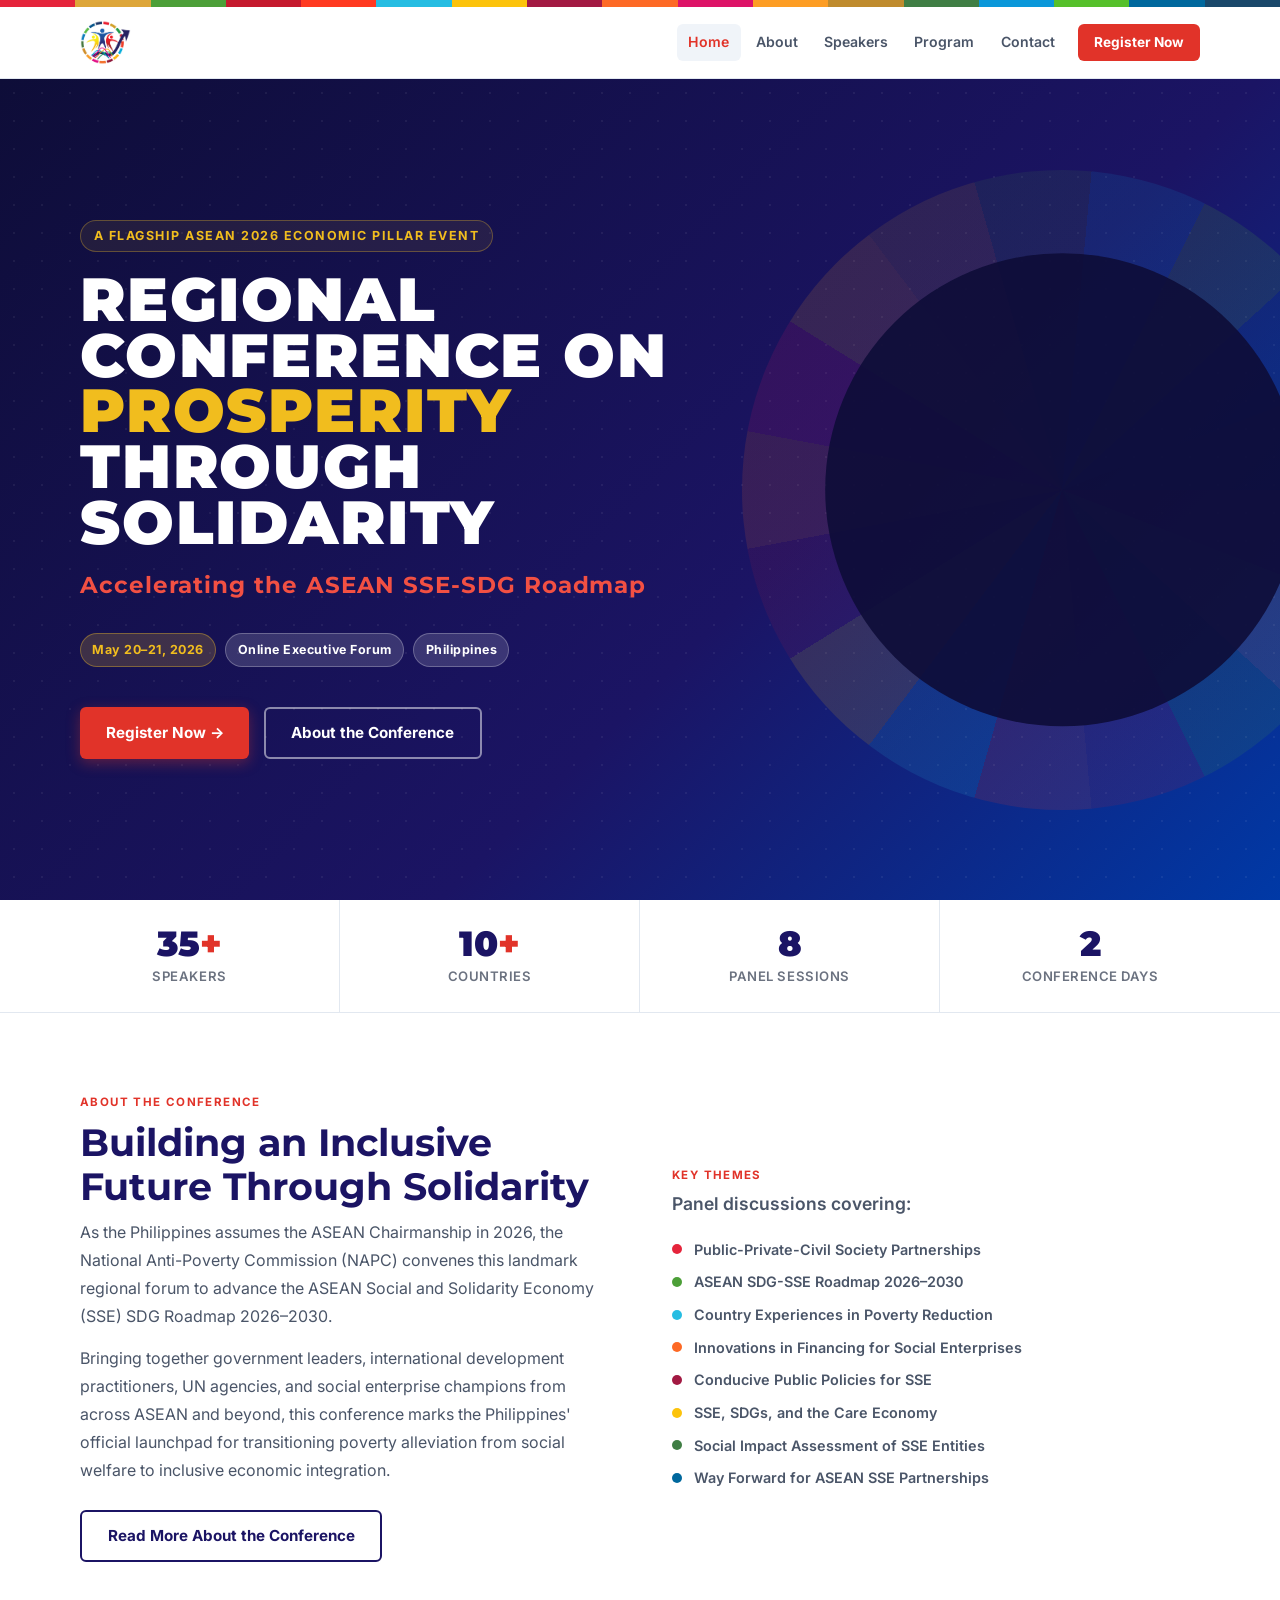
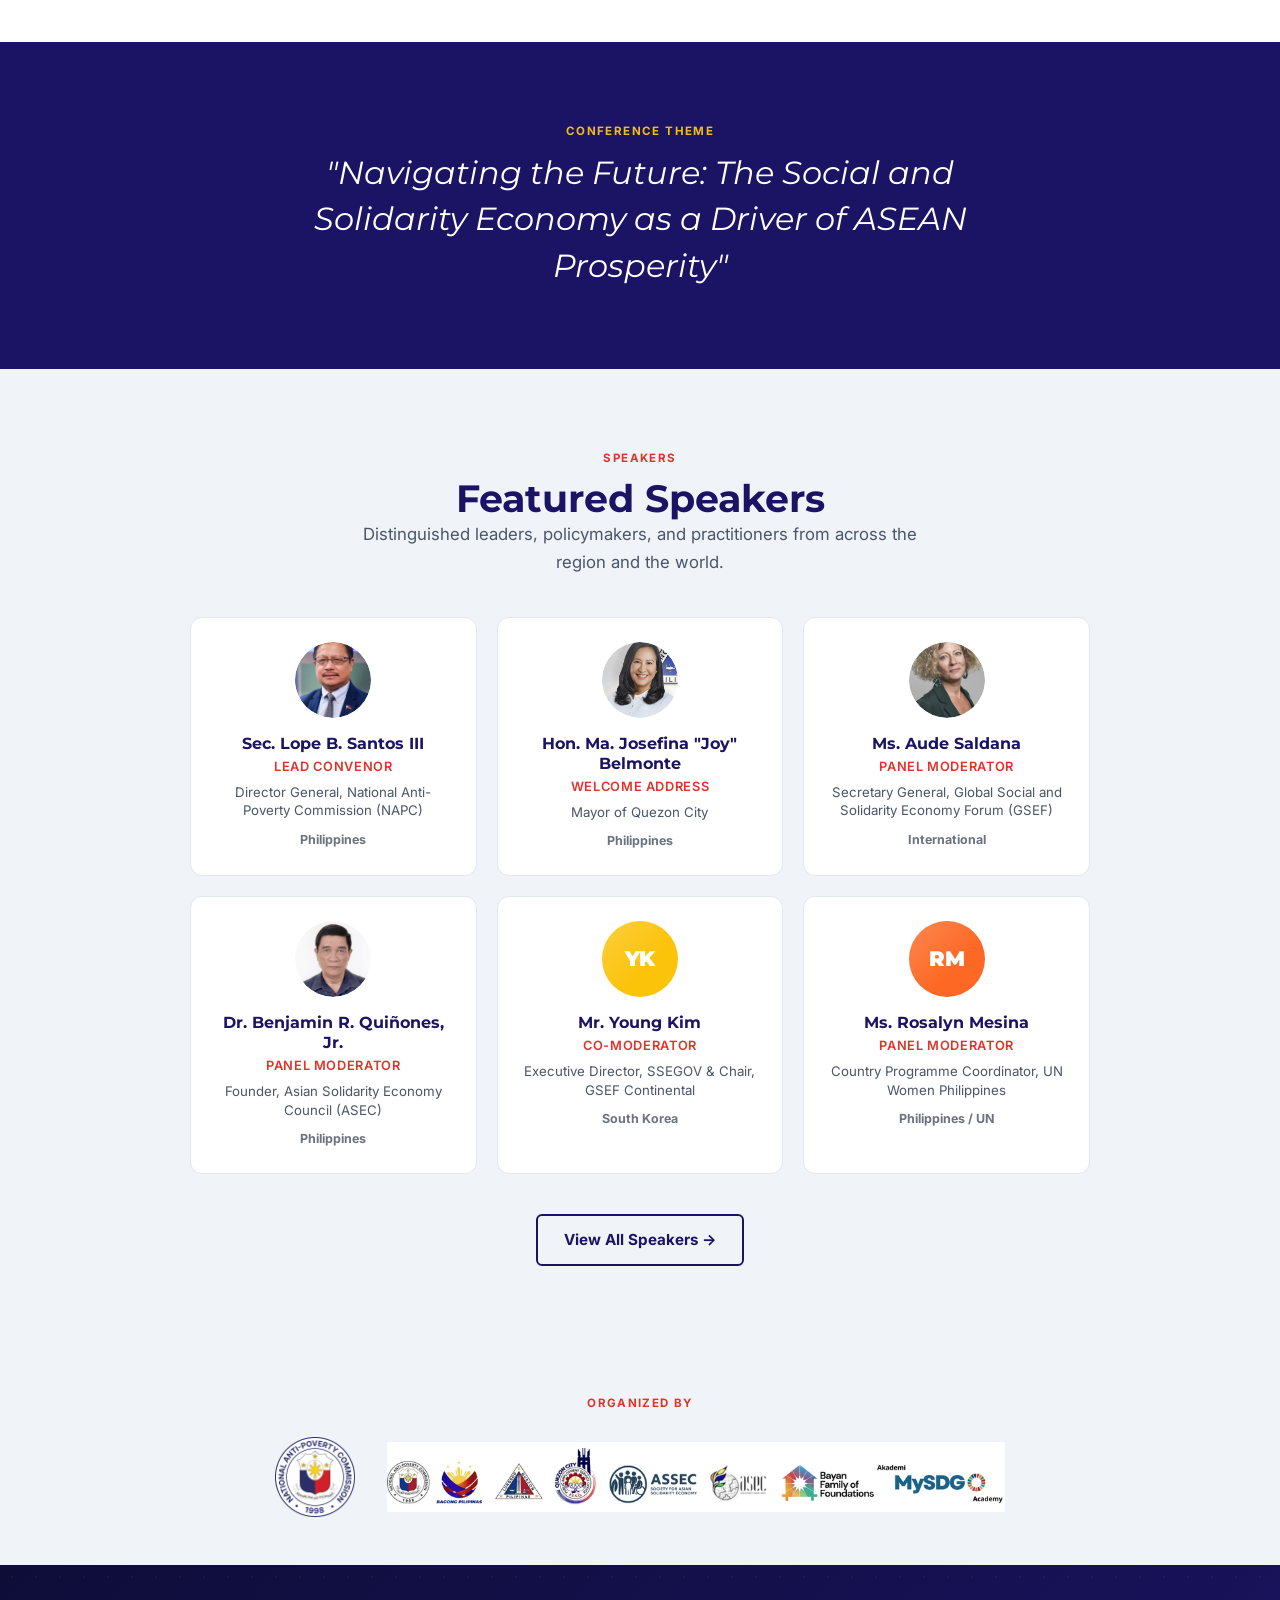
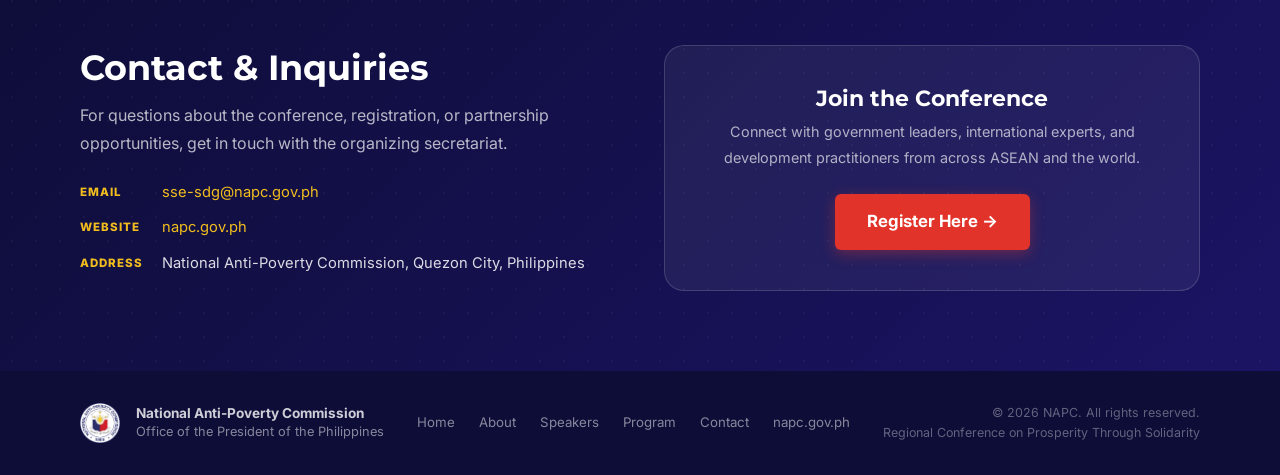
==== index.html @ 744f92ca "Apply brand guide: Montserrat+Inter fonts, updated color palette, new NAPC logo" ====
<!DOCTYPE html>
<html lang="en">
<head>
  <meta charset="UTF-8">
  <meta name="viewport" content="width=device-width, initial-scale=1.0">
  <meta name="description" content="Regional Conference on Prosperity Through Solidarity: Accelerating the ASEAN SSE-SDG Roadmap. Online Executive Forum, May 20–21, 2026. Hosted by NAPC Philippines.">
  <title>Regional Conference on Prosperity Through Solidarity | NAPC 2026</title>
  <link rel="icon" type="image/png" href="assets/ASEAN SSE-SDG Logos (1).png">
  <link rel="preconnect" href="https://fonts.googleapis.com">
  <link rel="preconnect" href="https://fonts.gstatic.com" crossorigin>
  <link href="https://fonts.googleapis.com/css2?family=Inter:wght@400;500;600;700;800&family=Montserrat:wght@400;600;700;800;900&display=swap" rel="stylesheet">
  <link rel="stylesheet" href="css/styles.css">
</head>
<body>

  <!-- SDG Stripe -->
  <div class="sdg-stripe" aria-hidden="true"></div>

  <!-- Navbar -->
  <nav class="navbar" role="navigation" aria-label="Main navigation">
    <div class="navbar__inner">
      <a href="index.html" class="navbar__logo" aria-label="Conference Home">
        <img src="assets/final ASEAN SSE-SDG Logos.png" alt="Regional Conference on Prosperity Through Solidarity">
      </a>
      <div class="navbar__links">
        <a href="index.html">Home</a>
        <a href="about.html">About</a>
        <a href="speakers.html">Speakers</a>
        <a href="program.html">Program</a>
        <a href="#contact">Contact</a>
        <a href="https://script.google.com/a/macros/napc.gov.ph/s/AKfycbzZeXtimzS8iBM3LqW06zcAxijjSIMkzH2sVChoLCI9BYq02bqpEBQk8j2as5JsU5Lc/exec"
           class="btn-register-nav" target="_blank" rel="noopener noreferrer">Register Now</a>
      </div>
      <button class="navbar__burger" aria-label="Toggle navigation menu" aria-expanded="false">
        <span></span><span></span><span></span>
      </button>
    </div>
  </nav>

  <!-- Mobile Menu -->
  <div class="navbar__mobile" role="navigation" aria-label="Mobile navigation">
    <a href="index.html">Home</a>
    <a href="about.html">About</a>
    <a href="speakers.html">Speakers</a>
    <a href="program.html">Program</a>
    <a href="#contact">Contact</a>
    <a href="https://script.google.com/a/macros/napc.gov.ph/s/AKfycbzZeXtimzS8iBM3LqW06zcAxijjSIMkzH2sVChoLCI9BYq02bqpEBQk8j2as5JsU5Lc/exec"
       class="btn-register-mobile" target="_blank" rel="noopener noreferrer">Register Now →</a>
  </div>

  <!-- ── Hero ─────────────────────────────────────────── -->
  <section class="hero" aria-labelledby="hero-title">
    <div class="hero__bg-wheel" aria-hidden="true">
      <div class="hero__bg-wheel-ring"></div>
      <div class="hero__bg-wheel-core"></div>
    </div>
    <div class="hero__inner">
      <div class="hero__content">
        <div class="hero__eyebrow">A Flagship ASEAN 2026 Economic Pillar Event</div>
        <h1 class="hero__title" id="hero-title">
          Regional Conference on<br>
          <span>Prosperity</span> Through<br>Solidarity
        </h1>
        <p class="hero__subtitle">Accelerating the ASEAN SSE-SDG Roadmap</p>
        <div class="hero__meta">
          <span class="badge badge--gold">May 20–21, 2026</span>
          <span class="badge badge--white">Online Executive Forum</span>
          <span class="badge badge--white">Philippines</span>
        </div>
        <div class="hero__actions">
          <a href="https://script.google.com/a/macros/napc.gov.ph/s/AKfycbzZeXtimzS8iBM3LqW06zcAxijjSIMkzH2sVChoLCI9BYq02bqpEBQk8j2as5JsU5Lc/exec"
             class="btn btn--primary" target="_blank" rel="noopener noreferrer">Register Now →</a>
          <a href="about.html" class="btn btn--outline-white">About the Conference</a>
        </div>
      </div>
    </div>
  </section>

  <!-- ── Stats Bar ─────────────────────────────────────── -->
  <div class="stats-bar" role="region" aria-label="Conference at a glance">
    <div class="stats-bar__inner">
      <div class="stat-item reveal">
        <div class="stat-item__number">35<span>+</span></div>
        <div class="stat-item__label">Speakers</div>
      </div>
      <div class="stat-item reveal reveal-delay-1">
        <div class="stat-item__number">10<span>+</span></div>
        <div class="stat-item__label">Countries</div>
      </div>
      <div class="stat-item reveal reveal-delay-2">
        <div class="stat-item__number">8</div>
        <div class="stat-item__label">Panel Sessions</div>
      </div>
      <div class="stat-item reveal reveal-delay-3">
        <div class="stat-item__number">2</div>
        <div class="stat-item__label">Conference Days</div>
      </div>
    </div>
  </div>

  <!-- ── About Teaser ──────────────────────────────────── -->
  <section class="section" aria-labelledby="about-heading">
    <div class="container">
      <div class="about-teaser">
        <div class="reveal">
          <span class="section-label">About the Conference</span>
          <h2 class="section-heading" id="about-heading">Building an Inclusive Future Through Solidarity</h2>
          <p>As the Philippines assumes the ASEAN Chairmanship in 2026, the National Anti-Poverty Commission (NAPC) convenes this landmark regional forum to advance the ASEAN Social and Solidarity Economy (SSE) SDG Roadmap 2026–2030.</p>
          <p>Bringing together government leaders, international development practitioners, UN agencies, and social enterprise champions from across ASEAN and beyond, this conference marks the Philippines' official launchpad for transitioning poverty alleviation from social welfare to inclusive economic integration.</p>
          <br>
          <a href="about.html" class="btn btn--outline-navy">Read More About the Conference</a>
        </div>
        <div class="reveal reveal-delay-2">
          <span class="section-label">Key Themes</span>
          <h3 style="font-size:1.1rem; color:var(--c-text-2); font-family:var(--f-sans); font-weight:600; margin-bottom:.75rem;">Panel discussions covering:</h3>
          <div class="about-teaser__themes">
            <div class="theme-item">Public-Private-Civil Society Partnerships</div>
            <div class="theme-item">ASEAN SDG-SSE Roadmap 2026–2030</div>
            <div class="theme-item">Country Experiences in Poverty Reduction</div>
            <div class="theme-item">Innovations in Financing for Social Enterprises</div>
            <div class="theme-item">Conducive Public Policies for SSE</div>
            <div class="theme-item">SSE, SDGs, and the Care Economy</div>
            <div class="theme-item">Social Impact Assessment of SSE Entities</div>
            <div class="theme-item">Way Forward for ASEAN SSE Partnerships</div>
          </div>
        </div>
      </div>
    </div>
  </section>

  <!-- ── Theme Quote ───────────────────────────────────── -->
  <section class="section section--navy" aria-label="Conference theme">
    <div class="container">
      <div class="text-center reveal">
        <span class="section-label" style="color:var(--c-gold);">Conference Theme</span>
        <blockquote style="font-family:var(--f-display);font-size:clamp(1.3rem,3vw,2rem);font-style:italic;color:var(--c-white);max-width:750px;margin:0 auto;line-height:1.45;">
          "Navigating the Future: The Social and Solidarity Economy as a Driver of ASEAN Prosperity"
        </blockquote>
      </div>
    </div>
  </section>

  <!-- ── Featured Speakers ─────────────────────────────── -->
  <section class="section section--surface speakers-section" aria-labelledby="speakers-heading">
    <div class="container">
      <div class="text-center reveal" style="margin-bottom:2.5rem;">
        <span class="section-label">Speakers</span>
        <h2 id="speakers-heading">Featured Speakers</h2>
        <p class="section-sub">Distinguished leaders, policymakers, and practitioners from across the region and the world.</p>
      </div>
      <div class="grid-3" style="max-width:900px;margin:0 auto;">

        <!-- Sec. Lope Santos III -->
        <div class="speaker-card reveal reveal-delay-1">
          <div class="speaker-avatar"><img src="assets/photos/NAPC_Secretary_Lope_Santos_III_(cropped).jpg" alt="Sec. Lope B. Santos III"></div>
          <div class="speaker-card__name">Sec. Lope B. Santos III</div>
          <div class="speaker-card__role">Lead Convenor</div>
          <div class="speaker-card__org">Director General, National Anti-Poverty Commission (NAPC)</div>
          <div class="speaker-card__country">Philippines</div>
        </div>

        <!-- Mayor Joy Belmonte -->
        <div class="speaker-card reveal reveal-delay-2">
          <div class="speaker-avatar"><img src="assets/photos/Joy_Belmonte_Official_Portrait_2025_(cropped).jpg" alt="Mayor Joy Belmonte"></div>
          <div class="speaker-card__name">Hon. Ma. Josefina "Joy" Belmonte</div>
          <div class="speaker-card__role">Welcome Address</div>
          <div class="speaker-card__org">Mayor of Quezon City</div>
          <div class="speaker-card__country">Philippines</div>
        </div>

        <!-- Aude Saldana -->
        <div class="speaker-card reveal reveal-delay-3">
          <div class="speaker-avatar"><img src="assets/photos/aude saldana.jpg" alt="Ms. Aude Saldana"></div>
          <div class="speaker-card__name">Ms. Aude Saldana</div>
          <div class="speaker-card__role">Panel Moderator</div>
          <div class="speaker-card__org">Secretary General, Global Social and Solidarity Economy Forum (GSEF)</div>
          <div class="speaker-card__country">International</div>
        </div>

        <!-- Dr. Benjamin Quiñones -->
        <div class="speaker-card reveal reveal-delay-1">
          <div class="speaker-avatar"><img src="assets/photos/s200_benjamin.quinones.jpg" alt="Dr. Benjamin R. Quiñones Jr."></div>
          <div class="speaker-card__name">Dr. Benjamin R. Quiñones, Jr.</div>
          <div class="speaker-card__role">Panel Moderator</div>
          <div class="speaker-card__org">Founder, Asian Solidarity Economy Council (ASEC)</div>
          <div class="speaker-card__country">Philippines</div>
        </div>

        <!-- Young Kim -->
        <div class="speaker-card reveal reveal-delay-2">
          <div class="speaker-avatar" style="background:#FCC30B;">YK</div>
          <div class="speaker-card__name">Mr. Young Kim</div>
          <div class="speaker-card__role">Co-Moderator</div>
          <div class="speaker-card__org">Executive Director, SSEGOV & Chair, GSEF Continental</div>
          <div class="speaker-card__country">South Korea</div>
        </div>

        <!-- Rosalyn Mesina -->
        <div class="speaker-card reveal reveal-delay-3">
          <div class="speaker-avatar" style="background:#FD6925;">RM</div>
          <div class="speaker-card__name">Ms. Rosalyn Mesina</div>
          <div class="speaker-card__role">Panel Moderator</div>
          <div class="speaker-card__org">Country Programme Coordinator, UN Women Philippines</div>
          <div class="speaker-card__country">Philippines / UN</div>
        </div>

      </div>
      <div class="text-center" style="margin-top:2.5rem;">
        <a href="speakers.html" class="btn btn--outline-navy">View All Speakers →</a>
      </div>
    </div>
  </section>

  <!-- ── Partners ──────────────────────────────────────── -->
  <section class="partners-section" aria-label="Partner organizations">
    <div class="container">
      <div class="partners-section__label">
        <span class="section-label" style="text-align:center;display:block;">Organized by</span>
      </div>
      <div class="partners-logos">
        <img src="assets/napc logo new2026.png"
             alt="National Anti-Poverty Commission" class="napc-seal reveal">
        <img src="assets/NAPC Asean Event Social Media Cards.png"
             alt="Partner organizations: NAPC, Quezon City, ASSEC, Bayan Family of Foundations, MySDG Academy and more"
             class="partners-strip reveal reveal-delay-1"
             style="max-height:70px;">
      </div>
    </div>
  </section>

  <!-- ── Contact & Registration ────────────────────────── -->
  <section id="contact" class="contact-section" aria-labelledby="contact-heading">
    <div class="container">
      <div class="contact-grid">
        <div class="contact-info reveal">
          <h2 class="contact-info__title" id="contact-heading">Contact &amp; Inquiries</h2>
          <p class="contact-info__text">For questions about the conference, registration, or partnership opportunities, get in touch with the organizing secretariat.</p>
          <div class="contact-detail">
            <span class="cd-label">Email</span>
            <a href="mailto:sse-sdg@napc.gov.ph">sse-sdg@napc.gov.ph</a>
          </div>
          <div class="contact-detail">
            <span class="cd-label">Website</span>
            <a href="https://napc.gov.ph" target="_blank" rel="noopener noreferrer">napc.gov.ph</a>
          </div>
          <div class="contact-detail">
            <span class="cd-label">Address</span>
            <span>National Anti-Poverty Commission, Quezon City, Philippines</span>
          </div>
        </div>
        <div class="contact-cta reveal reveal-delay-2">
          <h3>Join the Conference</h3>
          <p>Connect with government leaders, international experts, and development practitioners from across ASEAN and the world.</p>
          <a href="https://script.google.com/a/macros/napc.gov.ph/s/AKfycbzZeXtimzS8iBM3LqW06zcAxijjSIMkzH2sVChoLCI9BYq02bqpEBQk8j2as5JsU5Lc/exec"
             class="btn btn--primary" target="_blank" rel="noopener noreferrer">Register Here →</a>
        </div>
      </div>
    </div>
  </section>

  <!-- ── Footer ─────────────────────────────────────────── -->
  <footer>
    <div class="footer-inner">
      <div class="footer-left">
        <img src="assets/napc logo new2026.png"
             alt="NAPC Seal" class="footer-logo">
        <div class="footer-brand">
          <strong>National Anti-Poverty Commission</strong>
          Office of the President of the Philippines
        </div>
      </div>
      <div class="footer-links">
        <a href="index.html">Home</a>
        <a href="about.html">About</a>
        <a href="speakers.html">Speakers</a>
        <a href="program.html">Program</a>
        <a href="mailto:sse-sdg@napc.gov.ph">Contact</a>
        <a href="https://napc.gov.ph" target="_blank" rel="noopener noreferrer">napc.gov.ph</a>
      </div>
      <div class="footer-copy">
        &copy; 2026 NAPC. All rights reserved.<br>
        Regional Conference on Prosperity Through Solidarity
      </div>
    </div>
  </footer>

  <script src="js/main.js"></script>
</body>
</html>
---- css/styles.css ----
/*
  Regional Conference on Prosperity Through Solidarity
  Accelerating the ASEAN SSE-SDG Roadmap
  Stylesheet — NAPC 2026
*/

/* ─── 1. Custom Properties ────────────────────────────────── */
:root {
  --c-navy:         #1b1464;
  --c-navy-dark:    #0e0d38;
  --c-navy-mid:     #0039a6;
  --c-navy-light:   #1a4fbe;
  --c-red:          #e13329;
  --c-red-dark:     #b82820;
  --c-gold:         #f1bd1e;
  --c-gold-dark:    #c99e12;
  --c-white:        #FFFFFF;
  --c-surface:      #F0F4F9;
  --c-surface-alt:  #E8ECF3;
  --c-text:         #1A202C;
  --c-text-2:       #4A5568;
  --c-text-3:       #6B7280;
  --c-border:       #E2E8F0;

  --f-display:      'Montserrat', sans-serif;
  --f-title:        'Montserrat', sans-serif;
  --f-sans:         'Inter', system-ui, sans-serif;

  --r-sm:   6px;
  --r-md:   12px;
  --r-lg:   20px;
  --r-xl:   32px;

  --s-sm:   0 1px 4px rgba(0,0,0,.07);
  --s-md:   0 4px 16px rgba(0,0,0,.09);
  --s-lg:   0 8px 40px rgba(0,0,0,.12);
  --s-navy: 0 8px 32px rgba(27,17,100,.28);

  --ease:   cubic-bezier(0.4, 0, 0.2, 1);
  --nav-h:  72px;
  --stripe-h: 7px;
  --max:    1200px;
  --pad:    clamp(1.25rem, 4vw, 2.5rem);
}

/* ─── 2. Reset & Base ─────────────────────────────────────── */
*, *::before, *::after { box-sizing: border-box; margin: 0; padding: 0; }

html { scroll-behavior: smooth; font-size: 16px; }

body {
  font-family: var(--f-sans);
  color: var(--c-text);
  background: var(--c-white);
  line-height: 1.6;
  -webkit-font-smoothing: antialiased;
  padding-top: calc(var(--nav-h) + var(--stripe-h));
}

img { max-width: 100%; height: auto; display: block; }
a { text-decoration: none; color: inherit; }
ul { list-style: none; }
button { cursor: pointer; border: none; background: none; font: inherit; }

/* ─── 3. Typography ──────────────────────────────────────── */
h1, h2, h3, h4 {
  font-family: var(--f-display);
  line-height: 1.15;
  font-weight: 700;
  color: var(--c-navy);
}

h1 { font-size: clamp(2rem, 5vw, 3.5rem); }
h2 { font-size: clamp(1.6rem, 3.5vw, 2.4rem); }
h3 { font-size: clamp(1.2rem, 2.5vw, 1.6rem); }
h4 { font-size: 1.1rem; }

p { font-size: 1rem; color: var(--c-text-2); line-height: 1.75; }
p + p { margin-top: .9em; }

.section-label {
  font-family: var(--f-sans);
  font-size: .72rem;
  font-weight: 700;
  letter-spacing: .12em;
  text-transform: uppercase;
  color: var(--c-red);
  margin-bottom: .6rem;
  display: block;
}

.section-heading {
  margin-bottom: .5rem;
}

.section-sub {
  font-size: 1.05rem;
  color: var(--c-text-2);
  max-width: 52ch;
  margin-bottom: 2.5rem;
  line-height: 1.65;
}

/* ─── 4. Layout Utilities ────────────────────────────────── */
.container {
  max-width: var(--max);
  margin: 0 auto;
  padding-left: var(--pad);
  padding-right: var(--pad);
}

.section {
  padding: clamp(3rem, 7vw, 5rem) 0;
}

.section--navy {
  background: var(--c-navy);
  color: var(--c-white);
}
.section--navy h2, .section--navy h3, .section--navy h4 { color: var(--c-white); }
.section--navy p { color: rgba(255,255,255,.75); }
.section--navy .section-label { color: var(--c-gold); }

.section--surface { background: var(--c-surface); }

.grid-2 { display: grid; grid-template-columns: repeat(2, 1fr); gap: 2rem; }
.grid-3 { display: grid; grid-template-columns: repeat(3, 1fr); gap: 1.5rem; }
.grid-4 { display: grid; grid-template-columns: repeat(4, 1fr); gap: 1.5rem; }

.text-center { text-align: center; }
.text-center .section-sub { margin-left: auto; margin-right: auto; }

/* ─── 5. SDG Stripe ─────────────────────────────────────── */
.sdg-stripe {
  position: fixed;
  top: 0;
  left: 0;
  right: 0;
  height: var(--stripe-h);
  z-index: 1001;
  background: linear-gradient(90deg,
    #E5243B 0% 5.88%,
    #DDA63A 5.88% 11.76%,
    #4C9F38 11.76% 17.65%,
    #C5192D 17.65% 23.53%,
    #FF3A21 23.53% 29.41%,
    #26BDE2 29.41% 35.29%,
    #FCC30B 35.29% 41.18%,
    #A21942 41.18% 47.06%,
    #FD6925 47.06% 52.94%,
    #DD1367 52.94% 58.82%,
    #FD9D24 58.82% 64.71%,
    #BF8B2E 64.71% 70.59%,
    #3F7E44 70.59% 76.47%,
    #0A97D9 76.47% 82.35%,
    #56C02B 82.35% 88.24%,
    #00689D 88.24% 94.12%,
    #19486A 94.12% 100%
  );
}

/* ─── 6. Navigation ─────────────────────────────────────── */
.navbar {
  position: fixed;
  top: var(--stripe-h);
  left: 0;
  right: 0;
  height: var(--nav-h);
  background: var(--c-white);
  z-index: 1000;
  display: flex;
  align-items: center;
  border-bottom: 1px solid var(--c-border);
  transition: box-shadow .3s var(--ease);
}

.navbar.scrolled {
  box-shadow: 0 2px 20px rgba(27,47,110,.12);
}

.navbar__inner {
  max-width: var(--max);
  width: 100%;
  margin: 0 auto;
  padding: 0 var(--pad);
  display: flex;
  align-items: center;
  justify-content: space-between;
  gap: 1.5rem;
}

.navbar__logo {
  display: flex;
  align-items: center;
  flex-shrink: 0;
}

.navbar__logo img {
  height: 46px;
  width: auto;
  max-width: 280px;
  object-fit: contain;
}

.navbar__links {
  display: flex;
  align-items: center;
  gap: .25rem;
}

.navbar__links a {
  font-size: .88rem;
  font-weight: 600;
  color: var(--c-text-2);
  padding: .45rem .7rem;
  border-radius: var(--r-sm);
  transition: color .2s, background .2s;
  white-space: nowrap;
}

.navbar__links a:hover,
.navbar__links a.active {
  color: var(--c-navy);
  background: var(--c-surface);
}

.navbar__links a.active {
  color: var(--c-red);
}

.btn-register-nav {
  margin-left: .5rem;
  background: var(--c-red) !important;
  color: var(--c-white) !important;
  padding: .45rem 1rem !important;
  border-radius: var(--r-sm) !important;
  font-weight: 700 !important;
  font-size: .85rem !important;
  transition: background .2s, transform .15s !important;
}

.btn-register-nav:hover {
  background: var(--c-red-dark) !important;
  transform: translateY(-1px);
}

/* Hamburger */
.navbar__burger {
  display: none;
  flex-direction: column;
  gap: 5px;
  padding: .4rem;
  cursor: pointer;
  flex-shrink: 0;
}

.navbar__burger span {
  display: block;
  width: 22px;
  height: 2px;
  background: var(--c-navy);
  border-radius: 2px;
  transition: transform .3s, opacity .3s;
}

.navbar__burger.open span:nth-child(1) { transform: translateY(7px) rotate(45deg); }
.navbar__burger.open span:nth-child(2) { opacity: 0; }
.navbar__burger.open span:nth-child(3) { transform: translateY(-7px) rotate(-45deg); }

/* Mobile dropdown */
.navbar__mobile {
  display: none;
  position: fixed;
  top: calc(var(--stripe-h) + var(--nav-h));
  left: 0;
  right: 0;
  background: var(--c-white);
  border-top: 1px solid var(--c-border);
  box-shadow: 0 8px 24px rgba(0,0,0,.1);
  z-index: 999;
  padding: 1rem var(--pad) 1.5rem;
  flex-direction: column;
  gap: .25rem;
}

.navbar__mobile.open { display: flex; }

.navbar__mobile a {
  font-size: .95rem;
  font-weight: 600;
  color: var(--c-text-2);
  padding: .65rem .75rem;
  border-radius: var(--r-sm);
  transition: background .2s, color .2s;
}

.navbar__mobile a:hover { background: var(--c-surface); color: var(--c-navy); }
.navbar__mobile a.active { color: var(--c-red); }

.btn-register-mobile {
  margin-top: .5rem;
  background: var(--c-red) !important;
  color: var(--c-white) !important;
  text-align: center;
  border-radius: var(--r-sm) !important;
  font-weight: 700 !important;
}

/* ─── 7. Buttons & Badges ───────────────────────────────── */
.btn {
  display: inline-flex;
  align-items: center;
  gap: .5rem;
  font-family: var(--f-sans);
  font-weight: 700;
  font-size: .95rem;
  padding: .75rem 1.6rem;
  border-radius: var(--r-sm);
  transition: all .2s var(--ease);
  cursor: pointer;
  white-space: nowrap;
}

.btn--primary {
  background: var(--c-red);
  color: var(--c-white);
  box-shadow: 0 4px 14px rgba(232,57,42,.35);
}
.btn--primary:hover {
  background: var(--c-red-dark);
  transform: translateY(-2px);
  box-shadow: 0 6px 20px rgba(232,57,42,.4);
}

.btn--outline-white {
  background: transparent;
  color: var(--c-white);
  border: 2px solid rgba(255,255,255,.5);
}
.btn--outline-white:hover {
  border-color: var(--c-white);
  background: rgba(255,255,255,.1);
  transform: translateY(-2px);
}

.btn--outline-navy {
  background: transparent;
  color: var(--c-navy);
  border: 2px solid var(--c-navy);
}
.btn--outline-navy:hover {
  background: var(--c-navy);
  color: var(--c-white);
  transform: translateY(-2px);
}

.badge {
  display: inline-flex;
  align-items: center;
  gap: .35rem;
  font-size: .78rem;
  font-weight: 700;
  letter-spacing: .04em;
  padding: .35rem .7rem;
  border-radius: 100px;
  white-space: nowrap;
}

.badge--gold {
  background: rgba(249,196,42,.18);
  color: var(--c-gold);
  border: 1px solid rgba(249,196,42,.35);
}

.badge--white {
  background: rgba(255,255,255,.15);
  color: var(--c-white);
  border: 1px solid rgba(255,255,255,.25);
}

.badge--navy {
  background: rgba(27,47,110,.08);
  color: var(--c-navy);
  border: 1px solid rgba(27,47,110,.2);
}

.badge--red {
  background: rgba(232,57,42,.08);
  color: var(--c-red);
  border: 1px solid rgba(232,57,42,.2);
}

/* ─── 8. Hero Section ────────────────────────────────────── */
.hero {
  position: relative;
  min-height: calc(100vh - var(--nav-h) - var(--stripe-h));
  background: linear-gradient(135deg, var(--c-navy-dark) 0%, var(--c-navy) 60%, var(--c-navy-mid) 100%);
  display: flex;
  align-items: center;
  overflow: hidden;
  margin-top: 0;
}

.hero__bg-wheel {
  position: absolute;
  right: -8%;
  top: 50%;
  transform: translateY(-50%);
  width: min(640px, 80vw);
  height: min(640px, 80vw);
  pointer-events: none;
  z-index: 0;
}

.hero__bg-wheel-ring {
  width: 100%;
  height: 100%;
  border-radius: 50%;
  background: conic-gradient(
    from 90deg,
    #E5243B 0deg 21.2deg,
    #DDA63A 21.2deg 42.4deg,
    #4C9F38 42.4deg 63.5deg,
    #C5192D 63.5deg 84.7deg,
    #FF3A21 84.7deg 105.9deg,
    #26BDE2 105.9deg 127.1deg,
    #FCC30B 127.1deg 148.2deg,
    #A21942 148.2deg 169.4deg,
    #FD6925 169.4deg 190.6deg,
    #DD1367 190.6deg 211.8deg,
    #FD9D24 211.8deg 232.9deg,
    #BF8B2E 232.9deg 254.1deg,
    #3F7E44 254.1deg 275.3deg,
    #0A97D9 275.3deg 296.5deg,
    #56C02B 296.5deg 317.6deg,
    #00689D 317.6deg 338.8deg,
    #19486A 338.8deg 360deg
  );
  opacity: 0.13;
  animation: heroWheelSpin 120s linear infinite;
}

.hero__bg-wheel-core {
  position: absolute;
  top: 50%;
  left: 50%;
  transform: translate(-50%, -50%);
  width: 74%;
  height: 74%;
  border-radius: 50%;
  background: var(--c-navy-dark);
  opacity: 0.9;
}

@keyframes heroWheelSpin {
  from { transform: rotate(0deg); }
  to   { transform: rotate(360deg); }
}

/* subtle dot grid overlay */
.hero::before {
  content: '';
  position: absolute;
  inset: 0;
  background-image: radial-gradient(rgba(255,255,255,.06) 1px, transparent 1px);
  background-size: 28px 28px;
  z-index: 0;
}

.hero__inner {
  position: relative;
  z-index: 1;
  width: 100%;
  max-width: var(--max);
  margin: 0 auto;
  padding: 0 var(--pad);
}

.hero__content {
  max-width: 720px;
  padding: clamp(4rem, 10vw, 7rem) 0;
}

.hero__eyebrow {
  display: inline-flex;
  align-items: center;
  gap: .5rem;
  font-size: .78rem;
  font-weight: 700;
  letter-spacing: .12em;
  text-transform: uppercase;
  color: var(--c-gold);
  margin-bottom: 1.25rem;
  padding: .3rem .8rem;
  border: 1px solid rgba(249,196,42,.3);
  border-radius: 100px;
  background: rgba(249,196,42,.08);
}

.hero__title {
  font-family: var(--f-title);
  font-size: clamp(2rem, 5vw, 3.8rem);
  font-weight: 900;
  text-transform: uppercase;
  letter-spacing: .03em;
  color: var(--c-white);
  line-height: .92;
  margin-bottom: .85rem;
}

.hero__title span { color: var(--c-gold); }

.hero__subtitle {
  font-family: var(--f-display);
  font-size: clamp(1.05rem, 2.2vw, 1.45rem);
  color: #F25043;
  font-style: normal;
  font-weight: 700;
  letter-spacing: .04em;
  margin-bottom: 1.75rem;
}

.hero__meta {
  display: flex;
  flex-wrap: wrap;
  gap: .6rem;
  margin-bottom: 2.5rem;
}

.hero__actions {
  display: flex;
  flex-wrap: wrap;
  gap: .9rem;
}

/* Hero stats (bottom of hero) */
.hero__stats {
  position: relative;
  z-index: 1;
  margin-top: auto;
}

/* ─── 9. Stats Bar ───────────────────────────────────────── */
.stats-bar {
  background: var(--c-white);
  border-bottom: 1px solid var(--c-border);
  padding: 0;
}

.stats-bar__inner {
  display: grid;
  grid-template-columns: repeat(4, 1fr);
  max-width: var(--max);
  margin: 0 auto;
}

.stat-item {
  padding: 1.6rem var(--pad);
  text-align: center;
  border-right: 1px solid var(--c-border);
}
.stat-item:last-child { border-right: none; }

.stat-item__number {
  font-family: var(--f-display);
  font-size: 2.2rem;
  font-weight: 900;
  color: var(--c-navy);
  line-height: 1;
  margin-bottom: .3rem;
}

.stat-item__number span {
  color: var(--c-red);
}

.stat-item__label {
  font-size: .82rem;
  font-weight: 600;
  color: var(--c-text-3);
  letter-spacing: .04em;
  text-transform: uppercase;
}

/* ─── 10. Cards ──────────────────────────────────────────── */
.card {
  background: var(--c-white);
  border-radius: var(--r-md);
  border: 1px solid var(--c-border);
  padding: 1.75rem;
  transition: transform .25s var(--ease), box-shadow .25s var(--ease);
}

.card:hover {
  transform: translateY(-4px);
  box-shadow: var(--s-lg);
}

.card--navy {
  background: var(--c-navy);
  border-color: var(--c-navy-mid);
  color: var(--c-white);
}
.card--navy h3, .card--navy h4 { color: var(--c-white); }
.card--navy p { color: rgba(255,255,255,.75); }

.card__icon {
  width: 48px;
  height: 48px;
  border-radius: var(--r-md);
  background: var(--c-surface);
  display: flex;
  align-items: center;
  justify-content: center;
  margin-bottom: 1rem;
  font-size: 1.4rem;
}

.card--navy .card__icon {
  background: rgba(255,255,255,.12);
}

/* Phase cards */
.phase-card {
  border-radius: var(--r-lg);
  overflow: hidden;
  box-shadow: var(--s-md);
}

.phase-card__header {
  padding: 1.75rem;
  font-weight: 800;
  font-size: 1rem;
  letter-spacing: .04em;
  color: var(--c-white);
  display: flex;
  align-items: center;
  gap: .6rem;
}

.phase-card__header--red { background: var(--c-red); }
.phase-card__header--navy { background: var(--c-navy); }

.phase-card__body {
  background: var(--c-white);
  padding: 1.75rem;
  border: 1px solid var(--c-border);
  border-top: none;
  border-radius: 0 0 var(--r-lg) var(--r-lg);
}

.phase-card__body h3 {
  font-size: 1.25rem;
  margin-bottom: .3rem;
}

.phase-card__meta {
  display: flex;
  flex-wrap: wrap;
  gap: .5rem;
  margin: .85rem 0 1rem;
}

.phase-card__body ul {
  display: flex;
  flex-direction: column;
  gap: .5rem;
}

.phase-card__body ul li {
  font-size: .9rem;
  color: var(--c-text-2);
  display: flex;
  align-items: flex-start;
  gap: .5rem;
}

.phase-card__body ul li::before {
  content: '→';
  color: var(--c-red);
  font-weight: 700;
  flex-shrink: 0;
  margin-top: .05rem;
}

/* ─── 11. Speaker Cards ──────────────────────────────────── */
.speakers-section .grid-3 {
  gap: 1.25rem;
}

.speaker-card {
  background: var(--c-white);
  border-radius: var(--r-md);
  border: 1px solid var(--c-border);
  padding: 1.5rem;
  display: flex;
  flex-direction: column;
  align-items: center;
  text-align: center;
  transition: transform .25s var(--ease), box-shadow .25s var(--ease);
}

.speaker-card:hover {
  transform: translateY(-4px);
  box-shadow: var(--s-md);
  border-color: transparent;
}

.speaker-avatar {
  width: 76px;
  height: 76px;
  border-radius: 50%;
  display: flex;
  align-items: center;
  justify-content: center;
  font-family: var(--f-display);
  font-size: 1.3rem;
  font-weight: 900;
  color: var(--c-white);
  margin-bottom: 1rem;
  flex-shrink: 0;
  letter-spacing: -.01em;
  position: relative;
  overflow: hidden;
}

.speaker-avatar::after {
  content: '';
  position: absolute;
  inset: 0;
  border-radius: 50%;
  background: linear-gradient(135deg, rgba(255,255,255,.2) 0%, transparent 60%);
  pointer-events: none;
}

.speaker-avatar img {
  width: 100%;
  height: 100%;
  object-fit: cover;
  border-radius: 50%;
  display: block;
}

.speaker-card__name {
  font-family: var(--f-display);
  font-size: 1rem;
  font-weight: 700;
  color: var(--c-navy);
  margin-bottom: .2rem;
  line-height: 1.25;
}

.speaker-card__role {
  font-size: .8rem;
  font-weight: 600;
  color: var(--c-red);
  text-transform: uppercase;
  letter-spacing: .05em;
  margin-bottom: .35rem;
}

.speaker-card__org {
  font-size: .83rem;
  color: var(--c-text-2);
  line-height: 1.4;
  margin-bottom: .6rem;
}

.speaker-card__country {
  font-size: .78rem;
  font-weight: 700;
  color: var(--c-text-3);
  display: flex;
  align-items: center;
  gap: .3rem;
}

.speaker-card__panel-tag {
  display: inline-block;
  margin-top: .5rem;
  font-size: .72rem;
  font-weight: 700;
  letter-spacing: .05em;
  text-transform: uppercase;
  color: var(--c-navy);
  background: var(--c-surface);
  padding: .2rem .55rem;
  border-radius: 100px;
}

/* Panel section headers on speakers page */
.panel-section {
  margin-bottom: 3rem;
}

.panel-section__header {
  display: flex;
  align-items: center;
  gap: 1rem;
  margin-bottom: 1.5rem;
  padding-bottom: .75rem;
  border-bottom: 2px solid var(--c-border);
}

.panel-section__num {
  width: 36px;
  height: 36px;
  border-radius: 50%;
  background: var(--c-navy);
  color: var(--c-white);
  display: flex;
  align-items: center;
  justify-content: center;
  font-size: .8rem;
  font-weight: 800;
  flex-shrink: 0;
}

.panel-section__title {
  font-family: var(--f-sans);
  font-size: 1rem;
  font-weight: 700;
  color: var(--c-navy);
  line-height: 1.3;
}

.panel-section__topic {
  font-style: italic;
  font-size: .88rem;
  color: var(--c-text-3);
  font-weight: 400;
}

/* ─── 12. Program Schedule ───────────────────────────────── */
.program-tabs {
  display: flex;
  gap: .5rem;
  margin-bottom: 2rem;
  border-bottom: 2px solid var(--c-border);
  padding-bottom: 0;
}

.program-tab {
  font-family: var(--f-sans);
  font-size: 1rem;
  font-weight: 700;
  color: var(--c-text-3);
  padding: .75rem 1.5rem;
  border-radius: var(--r-sm) var(--r-sm) 0 0;
  cursor: pointer;
  border: 2px solid transparent;
  border-bottom: none;
  transition: all .2s var(--ease);
  position: relative;
  bottom: -2px;
}

.program-tab:hover { color: var(--c-navy); }

.program-tab.active {
  color: var(--c-navy);
  background: var(--c-white);
  border-color: var(--c-border);
  border-bottom-color: var(--c-white);
}

.program-day { display: none; }
.program-day.active { display: block; }

.schedule-item {
  display: grid;
  grid-template-columns: 120px 1fr;
  gap: 0;
  margin-bottom: 0;
  position: relative;
}

.schedule-item::before {
  content: '';
  position: absolute;
  left: 119px;
  top: 0;
  bottom: 0;
  width: 2px;
  background: var(--c-border);
  z-index: 0;
}

.schedule-item:first-child .schedule-time::before { border-radius: 50% 50% 0 0; }
.schedule-item:last-child .schedule-time::before { border-radius: 0 0 50% 50%; }

.schedule-time {
  padding: 1.25rem 1.5rem 1.25rem 0;
  font-size: .82rem;
  font-weight: 700;
  color: var(--c-text-3);
  text-align: right;
  position: relative;
  z-index: 1;
}

.schedule-time .dot {
  position: absolute;
  right: -6px;
  top: 50%;
  transform: translateY(-50%);
  width: 12px;
  height: 12px;
  border-radius: 50%;
  background: var(--c-border);
  border: 2px solid var(--c-white);
  z-index: 2;
}

.schedule-content {
  padding: 1rem 0 1rem 2rem;
  position: relative;
  z-index: 1;
}

.schedule-content__title {
  font-weight: 700;
  font-size: .95rem;
  color: var(--c-text);
  margin-bottom: .2rem;
}

.schedule-content__speakers {
  font-size: .83rem;
  color: var(--c-text-3);
  line-height: 1.5;
}

.schedule-item--panel .schedule-time .dot { background: var(--c-navy); }
.schedule-item--panel .schedule-content {
  background: rgba(27,47,110,.04);
  border-radius: 0 var(--r-md) var(--r-md) 0;
  padding: 1.1rem 1.25rem 1.1rem 2rem;
  margin-left: 0;
}

.schedule-item--panel .schedule-content__title {
  color: var(--c-navy);
  font-size: 1rem;
}

.schedule-item--panel .schedule-content__topic {
  font-style: italic;
  font-size: .85rem;
  color: var(--c-text-2);
  margin-bottom: .5rem;
}

.schedule-item--break .schedule-time .dot { background: var(--c-border); }
.schedule-item--keynote .schedule-time .dot { background: var(--c-red); }
.schedule-item--keynote .schedule-content__title { color: var(--c-red); }

.panel-badge {
  display: inline-block;
  font-size: .72rem;
  font-weight: 800;
  letter-spacing: .06em;
  text-transform: uppercase;
  color: var(--c-white);
  background: var(--c-navy);
  padding: .18rem .5rem;
  border-radius: 4px;
  margin-bottom: .35rem;
}

/* ─── 13. About Page Sections ───────────────────────────── */
.pullquote {
  font-family: var(--f-display);
  font-size: clamp(1.3rem, 3vw, 1.8rem);
  font-weight: 700;
  color: var(--c-white);
  line-height: 1.4;
  font-style: italic;
  padding: 3rem;
  background: var(--c-navy);
  border-radius: var(--r-lg);
  position: relative;
  overflow: hidden;
}

.pullquote::before {
  content: '\201C';
  position: absolute;
  top: -0.2em;
  left: .3em;
  font-size: 8rem;
  color: rgba(249,196,42,.15);
  font-family: Georgia, serif;
  line-height: 1;
  pointer-events: none;
}

.pullquote cite {
  display: block;
  font-size: .85rem;
  font-style: normal;
  font-family: var(--f-sans);
  font-weight: 600;
  color: var(--c-gold);
  margin-top: 1rem;
  letter-spacing: .03em;
}

.topics-grid {
  display: grid;
  grid-template-columns: repeat(auto-fill, minmax(220px, 1fr));
  gap: 1rem;
}

.topic-card {
  background: var(--c-white);
  border: 1px solid var(--c-border);
  border-left: 3px solid var(--c-navy);
  border-radius: 0 var(--r-md) var(--r-md) 0;
  padding: 1rem 1.25rem;
  transition: transform .2s, box-shadow .2s, border-left-color .2s;
}

.topic-card:hover {
  transform: translateY(-2px);
  box-shadow: var(--s-md);
  border-left-color: var(--c-red);
}

.topic-card__text {
  font-size: .9rem;
  font-weight: 700;
  color: var(--c-navy);
  line-height: 1.4;
}

.convenors-grid {
  display: grid;
  grid-template-columns: 1fr;
  gap: 1.25rem;
}

.convenor-card {
  background: var(--c-white);
  border: 1px solid var(--c-border);
  border-left: 4px solid var(--c-navy);
  border-radius: 0 var(--r-md) var(--r-md) 0;
  padding: 1.5rem;
}

.convenor-card--lead {
  border-left-color: var(--c-red);
  background: rgba(232,57,42,.03);
}

.convenor-card__label {
  font-size: .72rem;
  font-weight: 800;
  text-transform: uppercase;
  letter-spacing: .1em;
  color: var(--c-red);
  margin-bottom: .4rem;
}

.convenor-card--lead .convenor-card__label { color: var(--c-red); }

.convenor-card h3 {
  font-size: 1.05rem;
  margin-bottom: .25rem;
}

.convenor-card p {
  font-size: .88rem;
  color: var(--c-text-3);
}

.fund-grid {
  display: grid;
  grid-template-columns: repeat(2, 1fr);
  gap: 1.25rem;
}

.fund-card {
  background: var(--c-navy);
  border-radius: var(--r-lg);
  padding: 1.75rem;
  color: var(--c-white);
  position: relative;
  overflow: hidden;
}

.fund-card::after {
  content: '';
  position: absolute;
  bottom: -30px;
  right: -30px;
  width: 100px;
  height: 100px;
  border-radius: 50%;
  background: rgba(255,255,255,.05);
}

.fund-card__letter {
  font-family: var(--f-display);
  font-size: 2.5rem;
  font-weight: 900;
  color: var(--c-gold);
  line-height: 1;
  margin-bottom: .5rem;
}

.fund-card h3 {
  color: var(--c-white);
  font-size: 1rem;
  margin-bottom: .5rem;
}

.fund-card p {
  color: rgba(255,255,255,.72);
  font-size: .87rem;
}

/* ─── 14. Partners Section ──────────────────────────────── */
.partners-section {
  background: var(--c-surface);
  padding: 3rem 0;
}

.partners-section__label {
  text-align: center;
  margin-bottom: 1.5rem;
}

.partners-logos {
  display: flex;
  align-items: center;
  justify-content: center;
  gap: 2rem;
  flex-wrap: wrap;
}

.partners-strip {
  max-width: 100%;
  width: auto;
  max-height: 80px;
  object-fit: contain;
  filter: grayscale(30%);
  transition: filter .2s;
}

.partners-strip:hover { filter: grayscale(0%); }

.napc-seal {
  width: 80px;
  height: 80px;
  object-fit: contain;
}

/* ─── 15. Contact Section ───────────────────────────────── */
.contact-section {
  background: linear-gradient(135deg, var(--c-navy-dark), var(--c-navy));
  padding: clamp(3rem, 7vw, 5rem) 0;
  position: relative;
  overflow: hidden;
}

.contact-section::before {
  content: '';
  position: absolute;
  inset: 0;
  background-image: radial-gradient(rgba(255,255,255,.04) 1px, transparent 1px);
  background-size: 24px 24px;
}

.contact-section .container { position: relative; z-index: 1; }

.contact-grid {
  display: grid;
  grid-template-columns: 1fr 1fr;
  gap: 3rem;
  align-items: center;
}

.contact-info__title {
  font-family: var(--f-display);
  font-size: clamp(1.6rem, 3vw, 2.2rem);
  color: var(--c-white);
  margin-bottom: .75rem;
}

.contact-info__text {
  color: rgba(255,255,255,.7);
  margin-bottom: 1.5rem;
}

.contact-detail {
  display: flex;
  align-items: flex-start;
  gap: .75rem;
  color: rgba(255,255,255,.85);
  font-size: .92rem;
  margin-bottom: .75rem;
}

.cd-label {
  font-size: .72rem;
  font-weight: 800;
  text-transform: uppercase;
  letter-spacing: .09em;
  color: var(--c-gold);
  min-width: 70px;
  flex-shrink: 0;
  padding-top: .15rem;
}

.contact-detail a {
  color: var(--c-gold);
  transition: color .2s;
}
.contact-detail a:hover { color: var(--c-white); }

.contact-cta {
  background: rgba(255,255,255,.06);
  border: 1px solid rgba(255,255,255,.15);
  border-radius: var(--r-lg);
  padding: 2.5rem;
  text-align: center;
}

.contact-cta h3 {
  color: var(--c-white);
  font-size: 1.4rem;
  margin-bottom: .5rem;
}

.contact-cta p {
  color: rgba(255,255,255,.65);
  font-size: .9rem;
  margin-bottom: 1.5rem;
}

.contact-cta .btn--primary {
  font-size: 1.05rem;
  padding: .9rem 2rem;
}

/* ─── 16. Footer ─────────────────────────────────────────── */
footer {
  background: var(--c-navy-dark);
  color: rgba(255,255,255,.6);
  padding: 2rem 0;
}

.footer-inner {
  max-width: var(--max);
  margin: 0 auto;
  padding: 0 var(--pad);
  display: flex;
  align-items: center;
  justify-content: space-between;
  flex-wrap: wrap;
  gap: 1rem;
}

.footer-left {
  display: flex;
  align-items: center;
  gap: 1rem;
}

.footer-logo {
  height: 40px;
  width: auto;
  object-fit: contain;
}

.footer-brand {
  font-size: .8rem;
  line-height: 1.4;
  color: rgba(255,255,255,.5);
}

.footer-brand strong {
  display: block;
  color: rgba(255,255,255,.8);
  font-size: .85rem;
}

.footer-links {
  display: flex;
  gap: 1.5rem;
  flex-wrap: wrap;
}

.footer-links a {
  font-size: .83rem;
  color: rgba(255,255,255,.5);
  transition: color .2s;
}
.footer-links a:hover { color: var(--c-gold); }

.footer-copy {
  font-size: .78rem;
  color: rgba(255,255,255,.35);
  text-align: right;
}

/* ─── 17. Page-level Hero (inner pages) ─────────────────── */
.page-hero {
  background: linear-gradient(135deg, var(--c-navy-dark) 0%, var(--c-navy) 100%);
  padding: clamp(3rem, 6vw, 4.5rem) 0;
  position: relative;
  overflow: hidden;
}

.page-hero::before {
  content: '';
  position: absolute;
  inset: 0;
  background-image: radial-gradient(rgba(255,255,255,.05) 1px, transparent 1px);
  background-size: 24px 24px;
}

.page-hero .container { position: relative; z-index: 1; }

.breadcrumb {
  display: flex;
  align-items: center;
  gap: .5rem;
  font-size: .82rem;
  color: rgba(255,255,255,.5);
  margin-bottom: .75rem;
}

.breadcrumb a {
  color: rgba(255,255,255,.5);
  transition: color .2s;
}
.breadcrumb a:hover { color: var(--c-gold); }
.breadcrumb__sep { color: rgba(255,255,255,.3); }

.page-hero h1 {
  font-family: var(--f-title);
  font-weight: 900;
  text-transform: uppercase;
  letter-spacing: .03em;
  color: var(--c-white);
  margin-bottom: .5rem;
}

.page-hero p {
  color: rgba(255,255,255,.7);
  font-size: 1.05rem;
  max-width: 55ch;
}

/* ─── 18. About Teaser on Home ───────────────────────────── */
.about-teaser {
  display: grid;
  grid-template-columns: 1fr 1fr;
  gap: 4rem;
  align-items: center;
}

.about-teaser__themes {
  display: flex;
  flex-direction: column;
  gap: .6rem;
  margin-top: 1.5rem;
}

.theme-item {
  display: flex;
  align-items: center;
  gap: .75rem;
  font-size: .9rem;
  font-weight: 600;
  color: var(--c-text-2);
}

.theme-item::before {
  content: '';
  width: 10px;
  height: 10px;
  border-radius: 50%;
  flex-shrink: 0;
}

.theme-item:nth-child(1)::before { background: #E5243B; }
.theme-item:nth-child(2)::before { background: #4C9F38; }
.theme-item:nth-child(3)::before { background: #26BDE2; }
.theme-item:nth-child(4)::before { background: #FD6925; }
.theme-item:nth-child(5)::before { background: #A21942; }
.theme-item:nth-child(6)::before { background: #FCC30B; }
.theme-item:nth-child(7)::before { background: #3F7E44; }
.theme-item:nth-child(8)::before { background: #00689D; }

/* ─── 19. Reveal Animations ──────────────────────────────── */
.reveal {
  opacity: 0;
  transform: translateY(24px);
  transition: opacity .65s var(--ease), transform .65s var(--ease);
}

.reveal.visible {
  opacity: 1;
  transform: translateY(0);
}

.reveal-delay-1 { transition-delay: .1s; }
.reveal-delay-2 { transition-delay: .2s; }
.reveal-delay-3 { transition-delay: .3s; }
.reveal-delay-4 { transition-delay: .4s; }

/* ─── 20. Responsive ─────────────────────────────────────── */
@media (max-width: 1024px) {
  .stats-bar__inner { grid-template-columns: repeat(2, 1fr); }
  .stat-item:nth-child(2) { border-right: none; }
  .stat-item:nth-child(3) { border-top: 1px solid var(--c-border); }
  .stat-item:nth-child(4) { border-top: 1px solid var(--c-border); border-right: none; }

  .contact-grid { grid-template-columns: 1fr; gap: 2rem; }
  .fund-grid { grid-template-columns: 1fr; }
  .about-teaser { grid-template-columns: 1fr; gap: 2rem; }
  .grid-4 { grid-template-columns: repeat(2, 1fr); }
}

@media (max-width: 768px) {
  .navbar__links { display: none; }
  .navbar__burger { display: flex; }
  .navbar__logo img { height: 38px; }

  .hero__bg-wheel { display: none; }
  .hero__content { max-width: 100%; }

  .stats-bar__inner { grid-template-columns: repeat(2, 1fr); }

  .grid-2, .grid-3 { grid-template-columns: 1fr; }
  .grid-4 { grid-template-columns: repeat(2, 1fr); }

  .about-teaser { grid-template-columns: 1fr; }

  .phase-card { margin-bottom: 1rem; }

  .schedule-item { grid-template-columns: 90px 1fr; }
  .schedule-item::before { left: 89px; }

  .footer-inner { flex-direction: column; align-items: flex-start; }
  .footer-copy { text-align: left; }

  .contact-grid { grid-template-columns: 1fr; }

  .fund-grid { grid-template-columns: 1fr; }
  .topics-grid { grid-template-columns: 1fr; }

  .pullquote { padding: 2rem 1.5rem; }
  .pullquote::before { font-size: 5rem; }
}

@media (max-width: 480px) {
  .stats-bar__inner { grid-template-columns: repeat(2, 1fr); }
  .hero__actions { flex-direction: column; }
  .btn { justify-content: center; }
  .grid-4 { grid-template-columns: 1fr; }
  .hero__meta { gap: .4rem; }
  .program-tabs { gap: .25rem; }
  .program-tab { padding: .6rem .9rem; font-size: .9rem; }
  .schedule-item { grid-template-columns: 80px 1fr; }
  .schedule-item::before { left: 79px; }
}
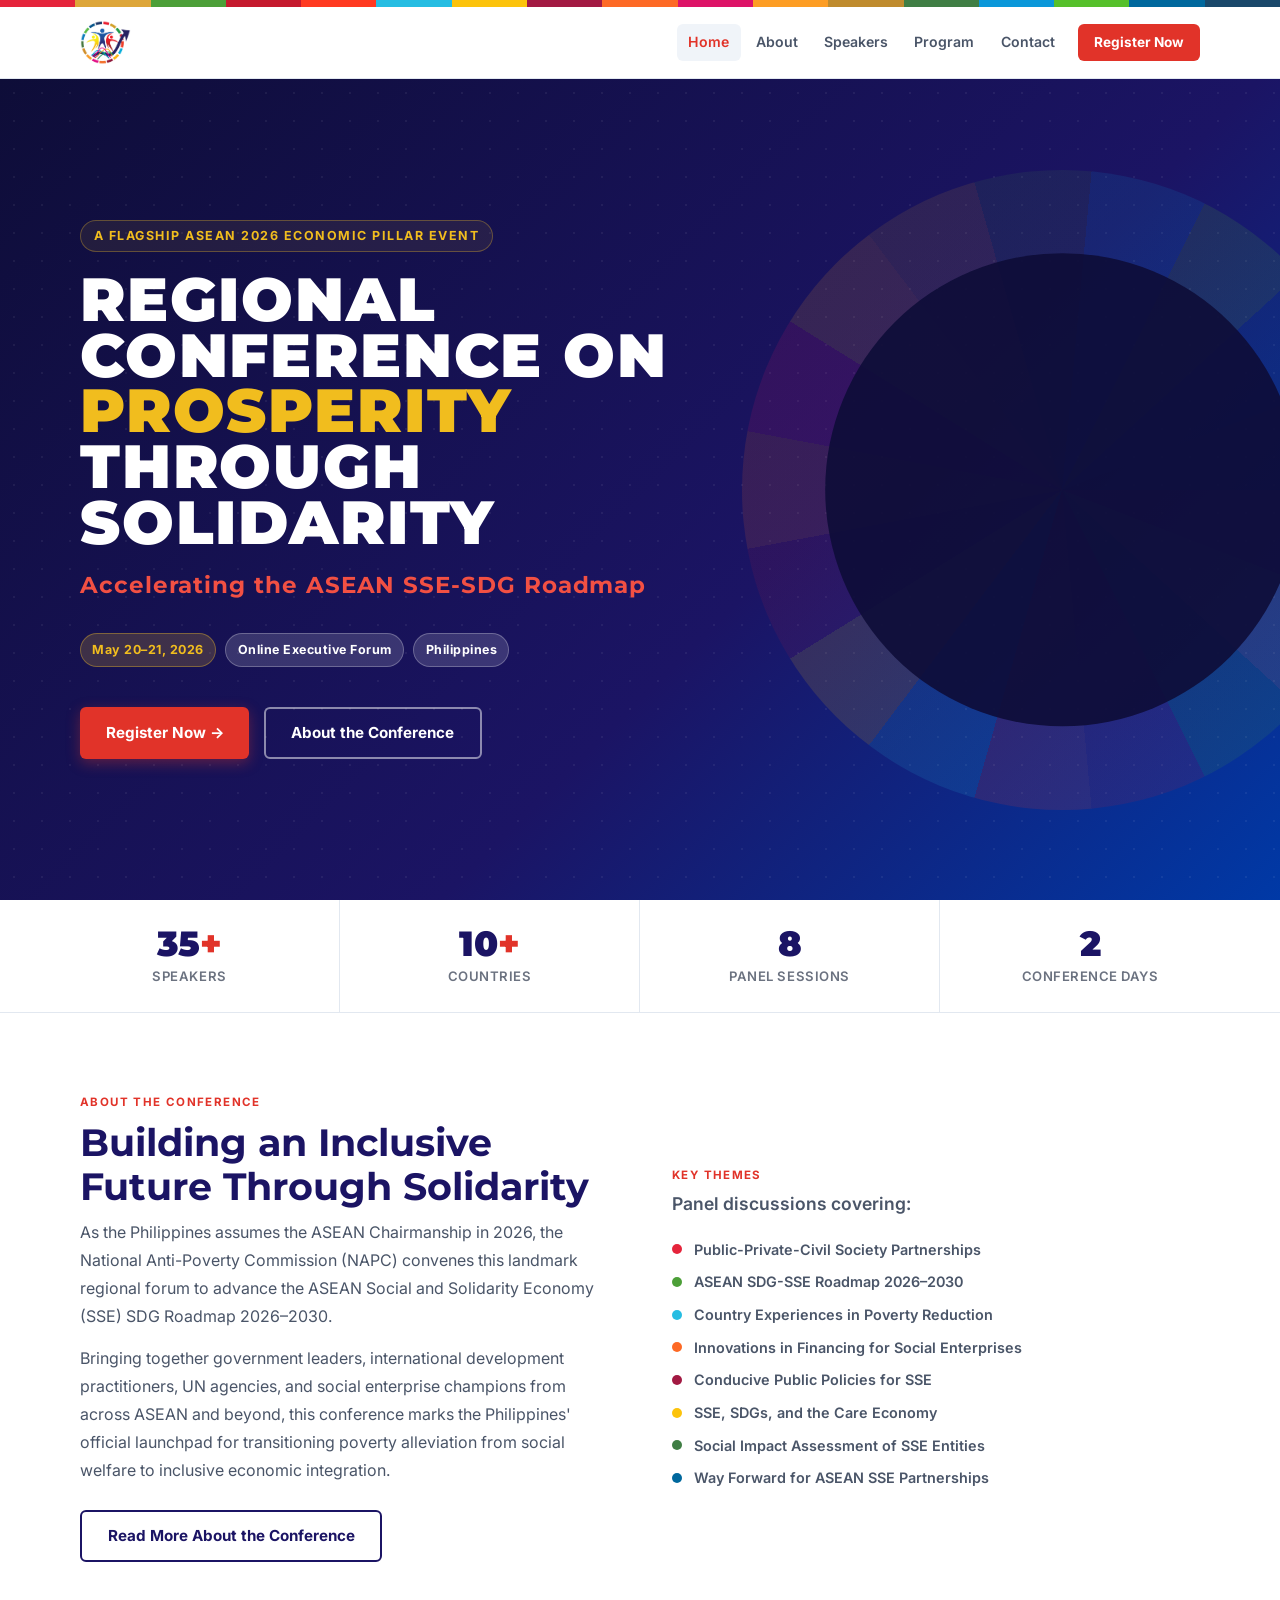
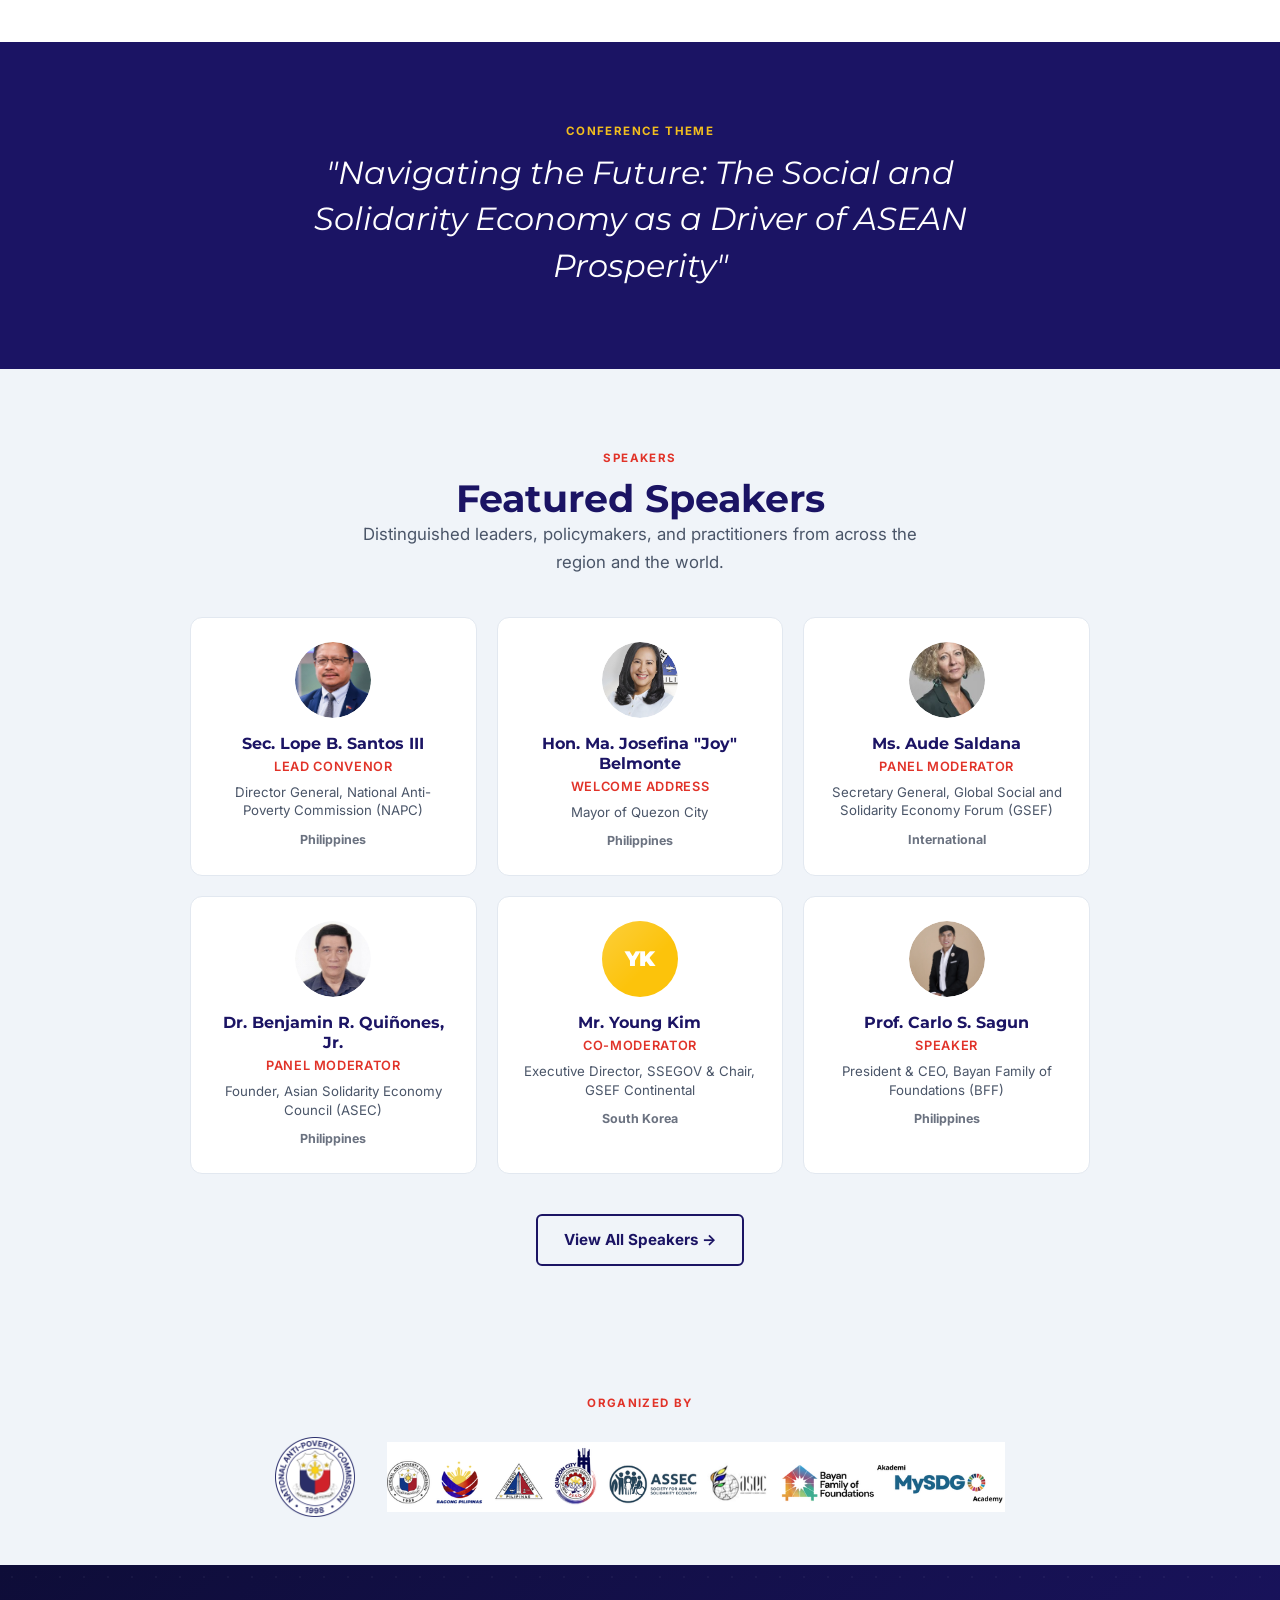
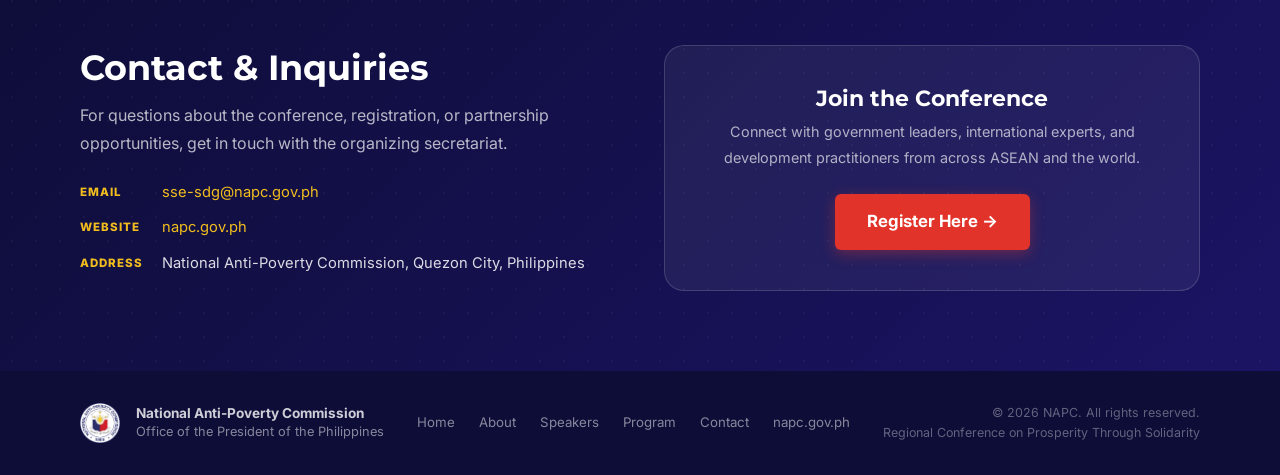
==== commit 6fd86e8b: "Add Villaflor photo, replace Mesina with Carlo Sagun on homepage" ====
--- a/index.html
+++ b/index.html
@@ -195,13 +195,13 @@
           <div class="speaker-card__country">South Korea</div>
         </div>
 
-        <!-- Rosalyn Mesina -->
+        <!-- Prof. Carlo Sagun -->
         <div class="speaker-card reveal reveal-delay-3">
-          <div class="speaker-avatar" style="background:#FD6925;">RM</div>
-          <div class="speaker-card__name">Ms. Rosalyn Mesina</div>
-          <div class="speaker-card__role">Panel Moderator</div>
-          <div class="speaker-card__org">Country Programme Coordinator, UN Women Philippines</div>
-          <div class="speaker-card__country">Philippines / UN</div>
+          <div class="speaker-avatar"><img src="assets/photos/68394fb575550ecbe6e62d93_Carlo Sagun.webp" alt="Prof. Carlo S. Sagun"></div>
+          <div class="speaker-card__name">Prof. Carlo S. Sagun</div>
+          <div class="speaker-card__role">Speaker</div>
+          <div class="speaker-card__org">President &amp; CEO, Bayan Family of Foundations (BFF)</div>
+          <div class="speaker-card__country">Philippines</div>
         </div>
 
       </div>
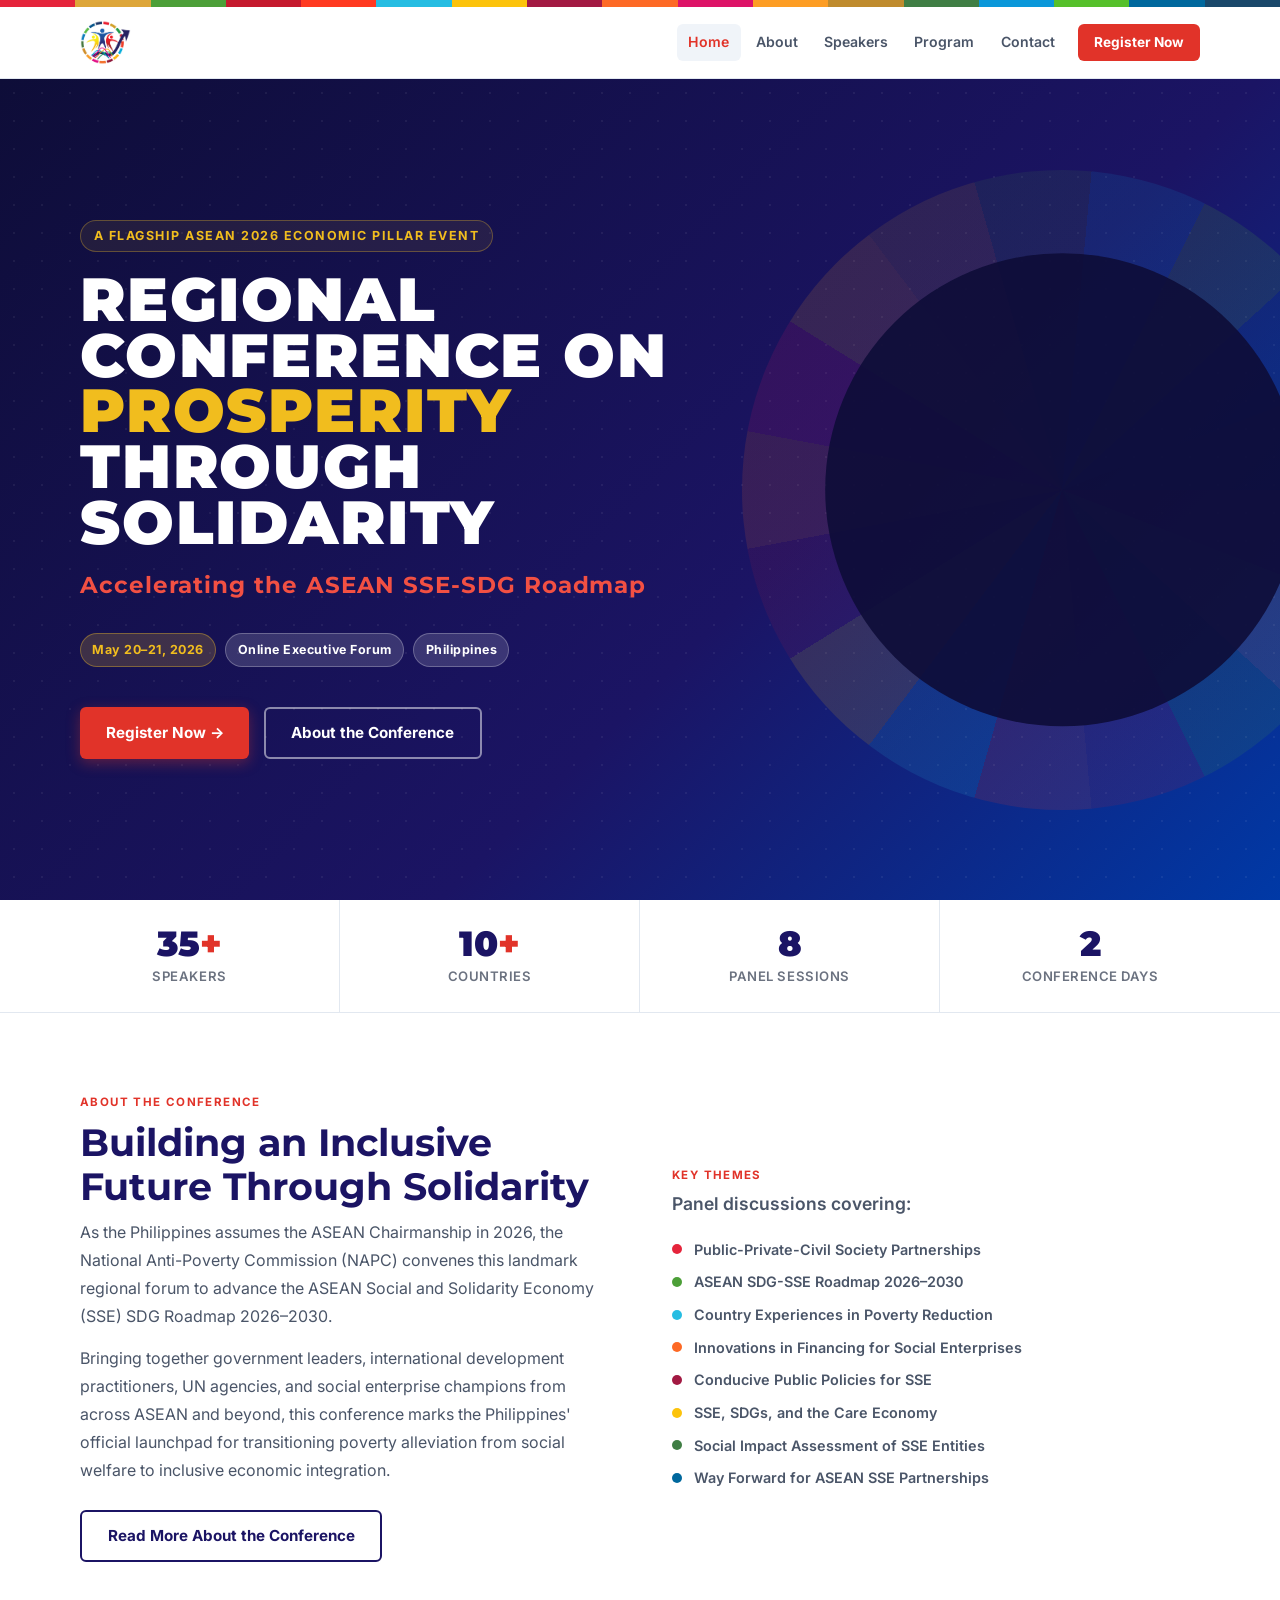
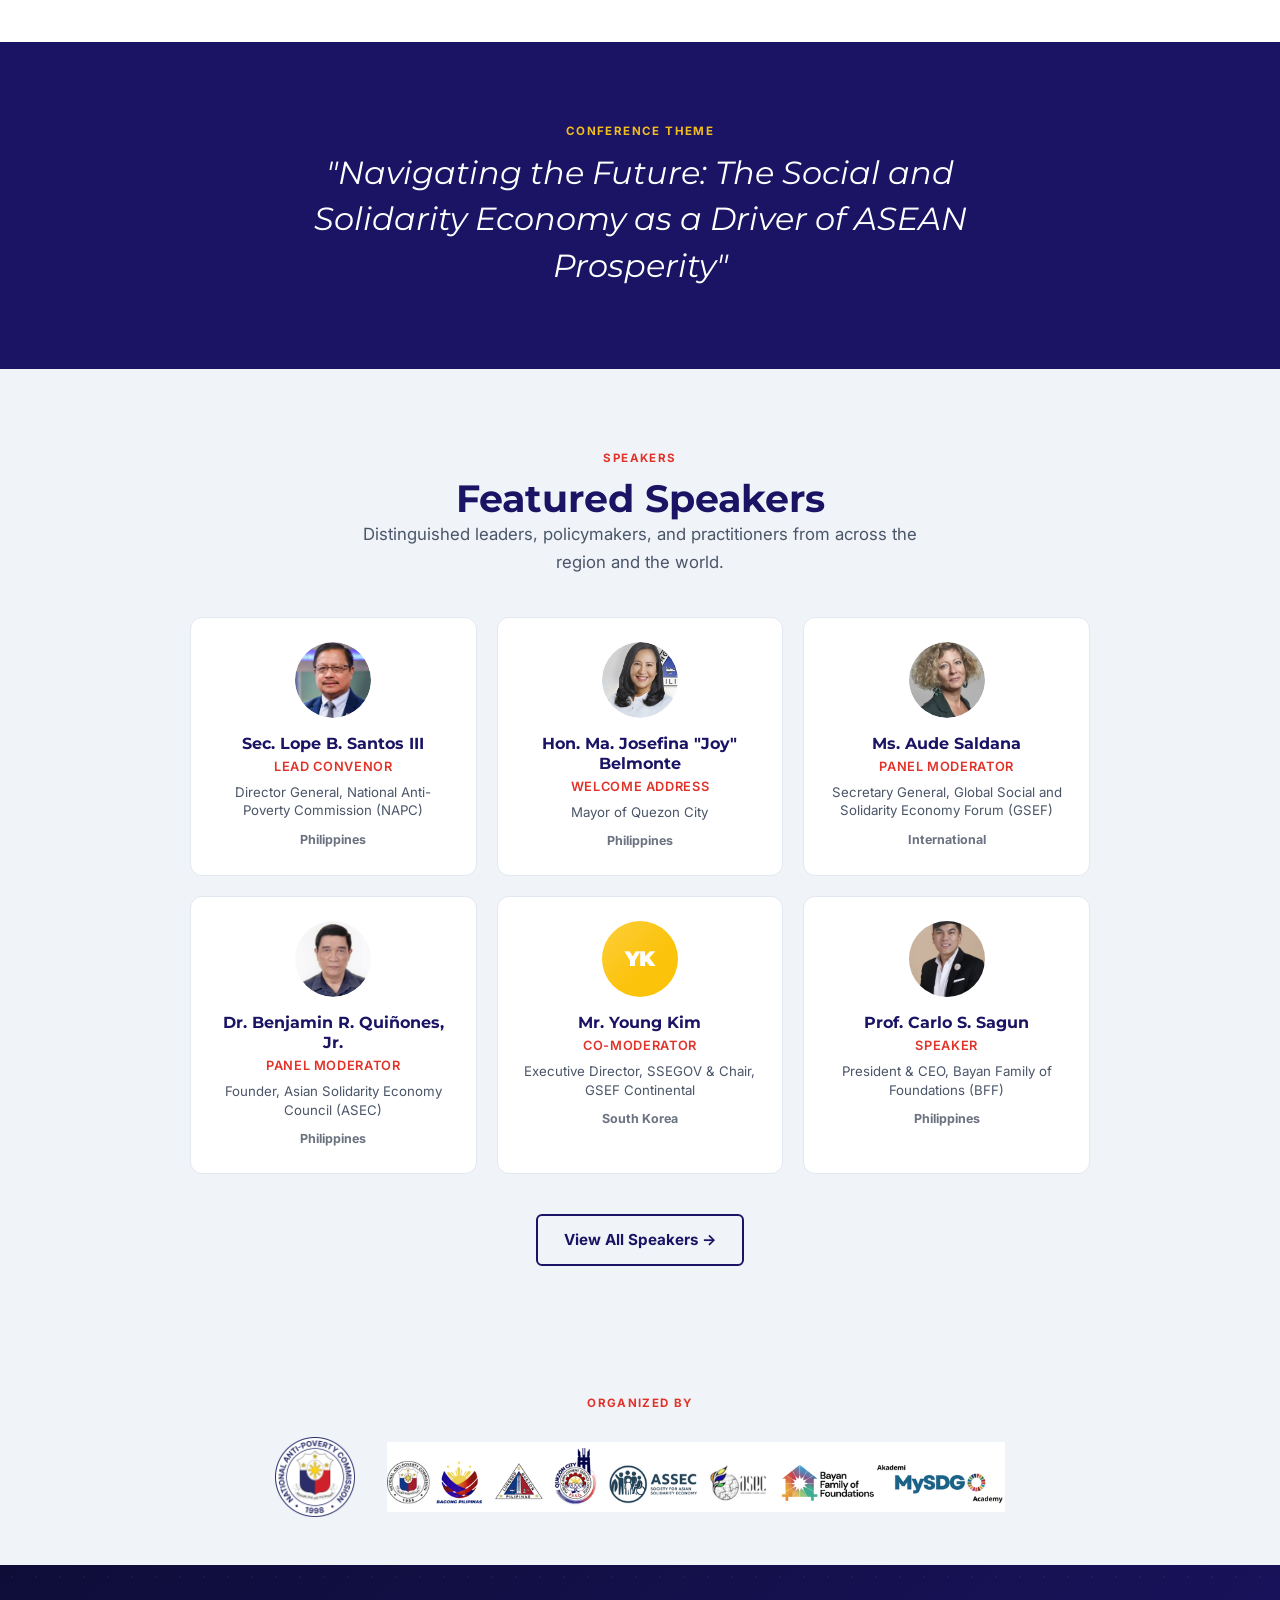
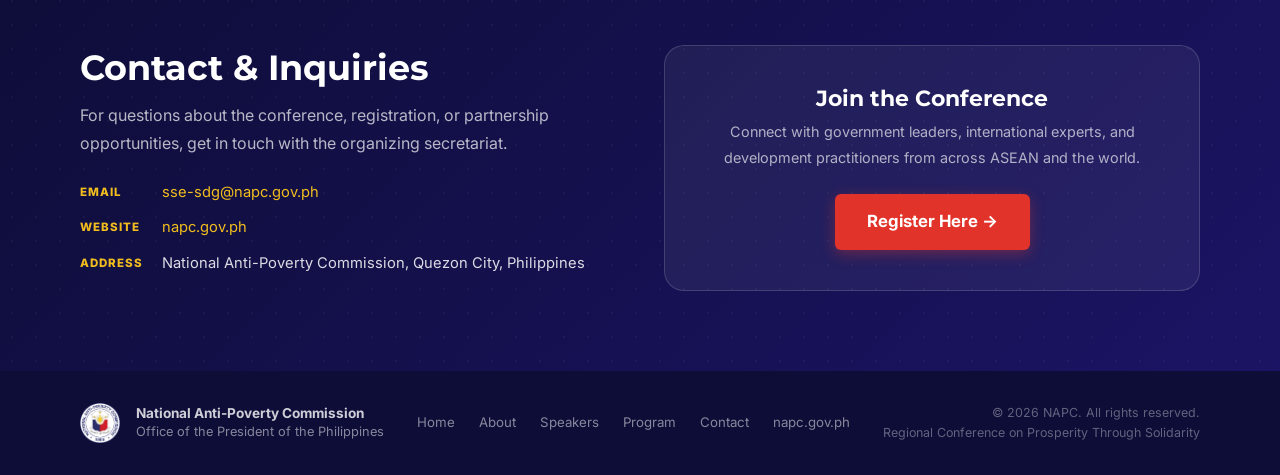
==== commit fdee56da: "Fix speaker photo crop and zoom: Villaflor/Sagun/Trinurini zoomed in, Belmonte/Lope/Saldana repositi" ====
--- a/index.html
+++ b/index.html
@@ -152,7 +152,7 @@
 
         <!-- Sec. Lope Santos III -->
         <div class="speaker-card reveal reveal-delay-1">
-          <div class="speaker-avatar"><img src="assets/photos/NAPC_Secretary_Lope_Santos_III_(cropped).jpg" alt="Sec. Lope B. Santos III"></div>
+          <div class="speaker-avatar"><img src="assets/photos/NAPC_Secretary_Lope_Santos_III_(cropped).jpg" alt="Sec. Lope B. Santos III" style="object-position:center 18%;"></div>
           <div class="speaker-card__name">Sec. Lope B. Santos III</div>
           <div class="speaker-card__role">Lead Convenor</div>
           <div class="speaker-card__org">Director General, National Anti-Poverty Commission (NAPC)</div>
@@ -161,7 +161,7 @@
 
         <!-- Mayor Joy Belmonte -->
         <div class="speaker-card reveal reveal-delay-2">
-          <div class="speaker-avatar"><img src="assets/photos/Joy_Belmonte_Official_Portrait_2025_(cropped).jpg" alt="Mayor Joy Belmonte"></div>
+          <div class="speaker-avatar"><img src="assets/photos/Joy_Belmonte_Official_Portrait_2025_(cropped).jpg" alt="Mayor Joy Belmonte" style="object-position:center 32%;"></div>
           <div class="speaker-card__name">Hon. Ma. Josefina "Joy" Belmonte</div>
           <div class="speaker-card__role">Welcome Address</div>
           <div class="speaker-card__org">Mayor of Quezon City</div>
@@ -170,7 +170,7 @@
 
         <!-- Aude Saldana -->
         <div class="speaker-card reveal reveal-delay-3">
-          <div class="speaker-avatar"><img src="assets/photos/aude saldana.jpg" alt="Ms. Aude Saldana"></div>
+          <div class="speaker-avatar"><img src="assets/photos/aude saldana.jpg" alt="Ms. Aude Saldana" style="object-position:center 22%;"></div>
           <div class="speaker-card__name">Ms. Aude Saldana</div>
           <div class="speaker-card__role">Panel Moderator</div>
           <div class="speaker-card__org">Secretary General, Global Social and Solidarity Economy Forum (GSEF)</div>
@@ -197,7 +197,7 @@
 
         <!-- Prof. Carlo Sagun -->
         <div class="speaker-card reveal reveal-delay-3">
-          <div class="speaker-avatar"><img src="assets/photos/68394fb575550ecbe6e62d93_Carlo Sagun.webp" alt="Prof. Carlo S. Sagun"></div>
+          <div class="speaker-avatar"><img src="assets/photos/68394fb575550ecbe6e62d93_Carlo Sagun.webp" alt="Prof. Carlo S. Sagun" style="transform:scale(1.8);transform-origin:center 24%;"></div>
           <div class="speaker-card__name">Prof. Carlo S. Sagun</div>
           <div class="speaker-card__role">Speaker</div>
           <div class="speaker-card__org">President &amp; CEO, Bayan Family of Foundations (BFF)</div>
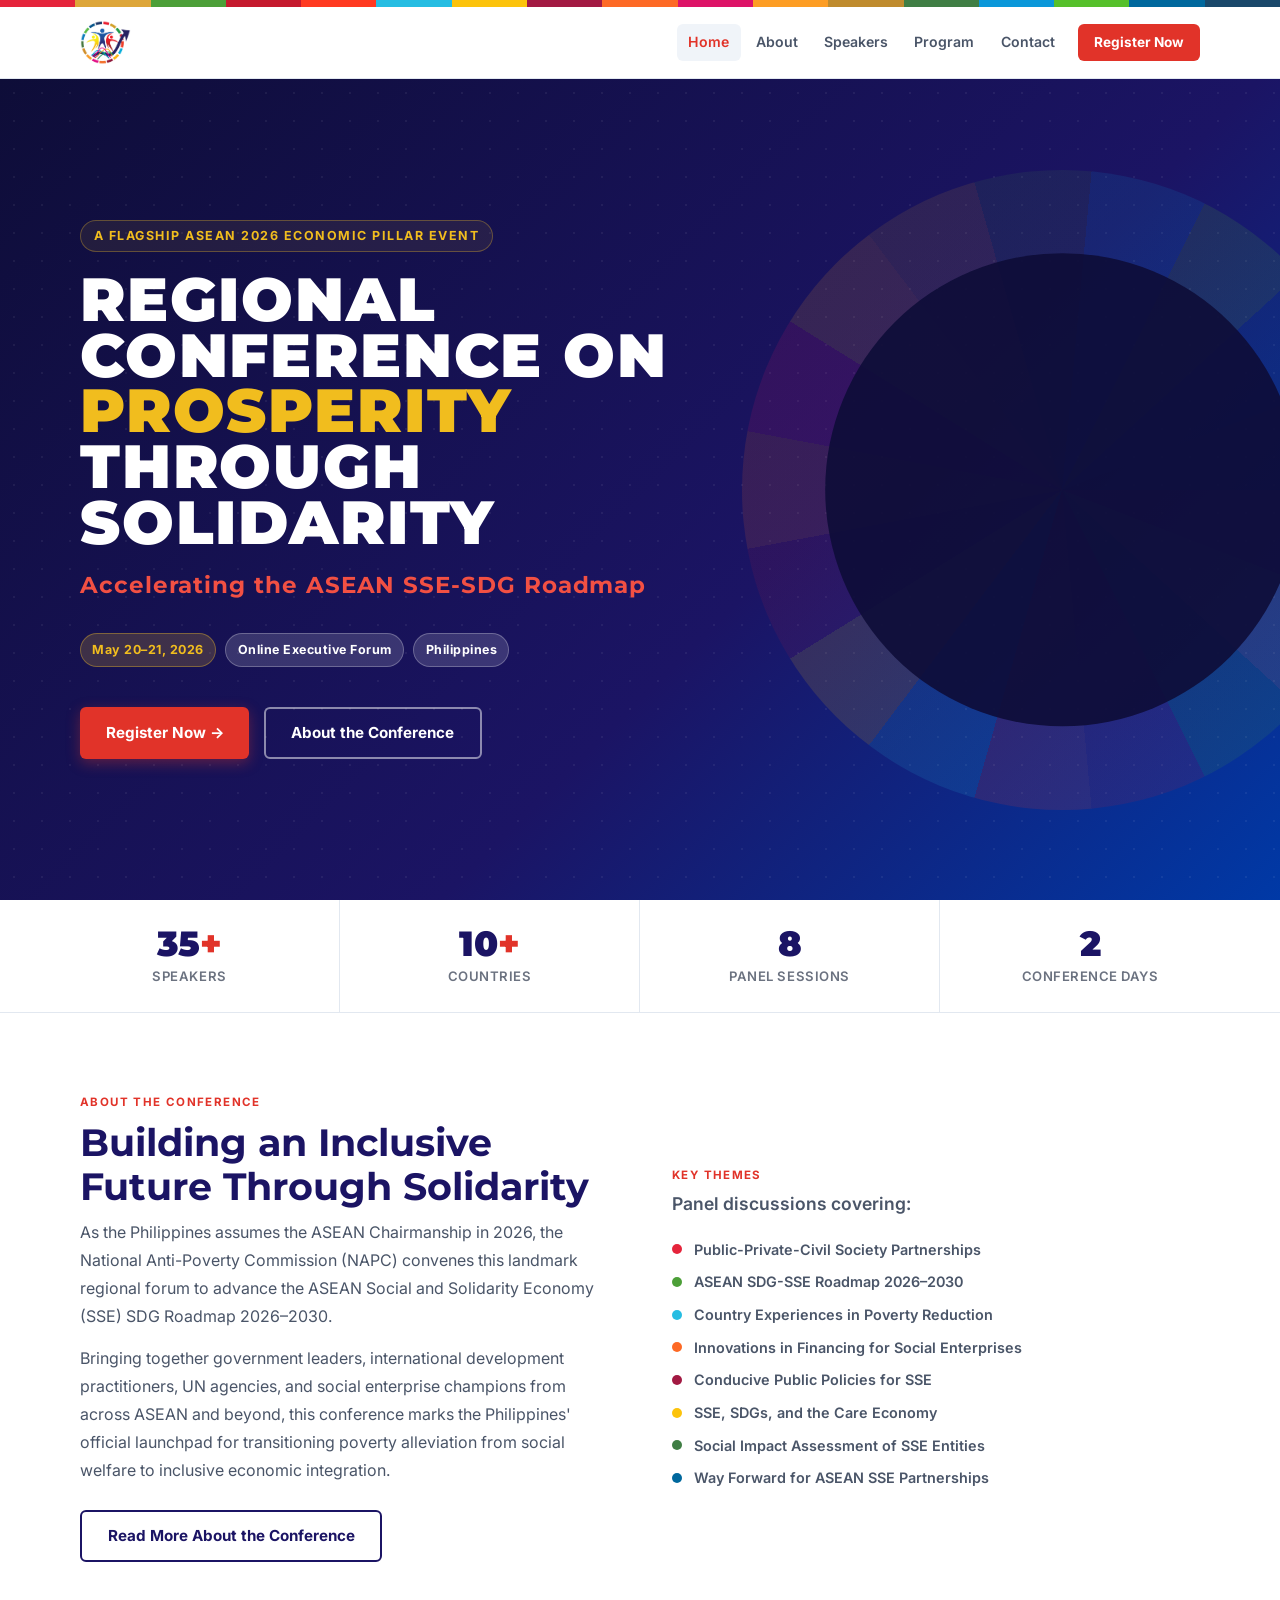
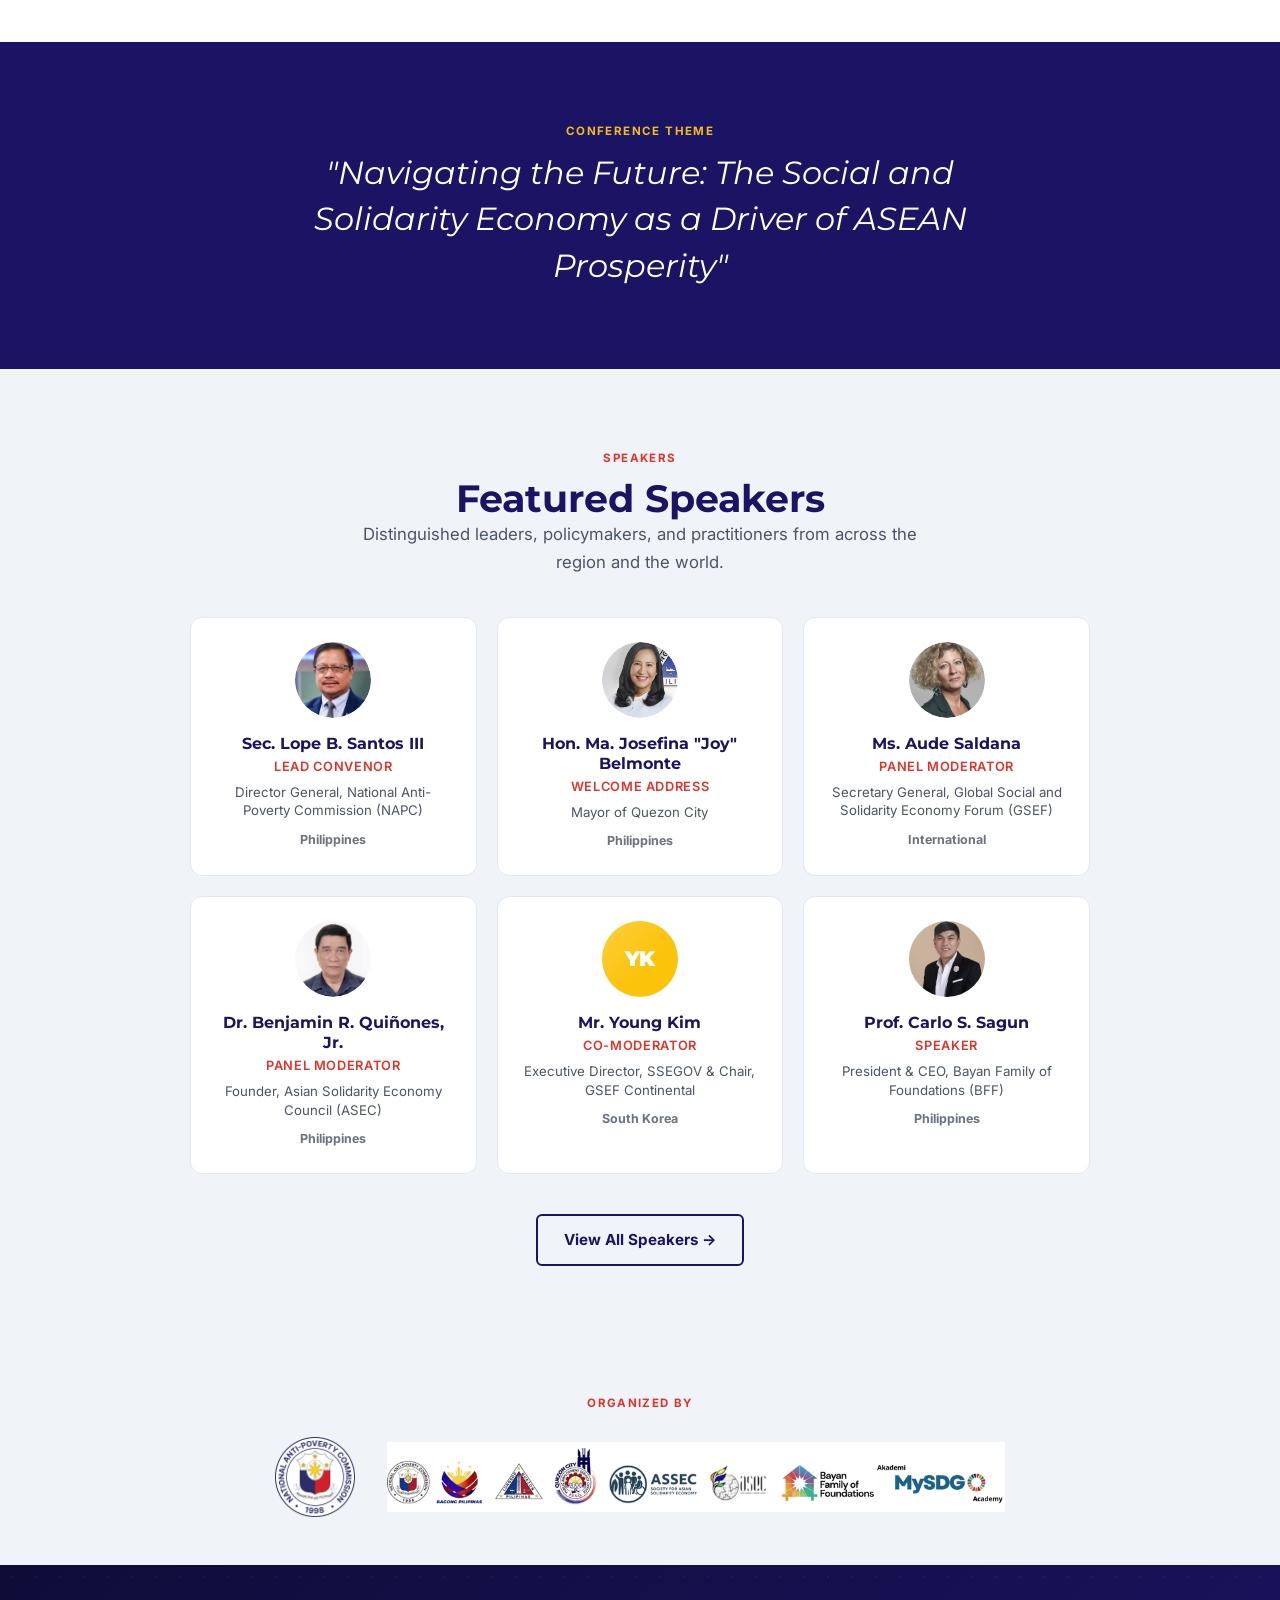
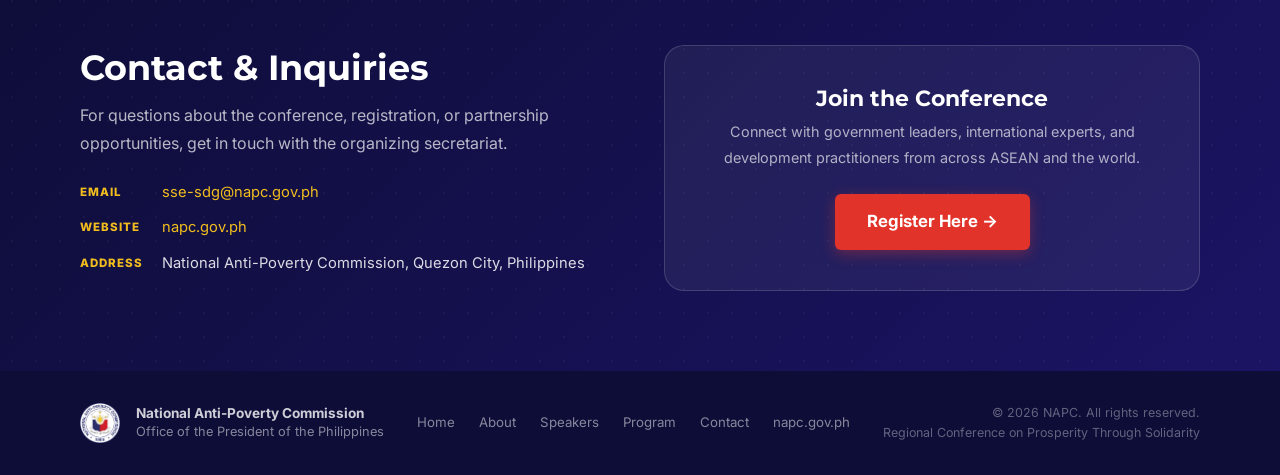
==== commit a3854dbe: "Adjust speaker photo positions: Villaflor scale down + move up, Sagun face move down" ====
--- a/index.html
+++ b/index.html
@@ -197,7 +197,7 @@
 
         <!-- Prof. Carlo Sagun -->
         <div class="speaker-card reveal reveal-delay-3">
-          <div class="speaker-avatar"><img src="assets/photos/68394fb575550ecbe6e62d93_Carlo Sagun.webp" alt="Prof. Carlo S. Sagun" style="transform:scale(1.8);transform-origin:center 24%;"></div>
+          <div class="speaker-avatar"><img src="assets/photos/68394fb575550ecbe6e62d93_Carlo Sagun.webp" alt="Prof. Carlo S. Sagun" style="object-position:top;transform:scale(1.6);transform-origin:center 13%;"></div>
           <div class="speaker-card__name">Prof. Carlo S. Sagun</div>
           <div class="speaker-card__role">Speaker</div>
           <div class="speaker-card__org">President &amp; CEO, Bayan Family of Foundations (BFF)</div>
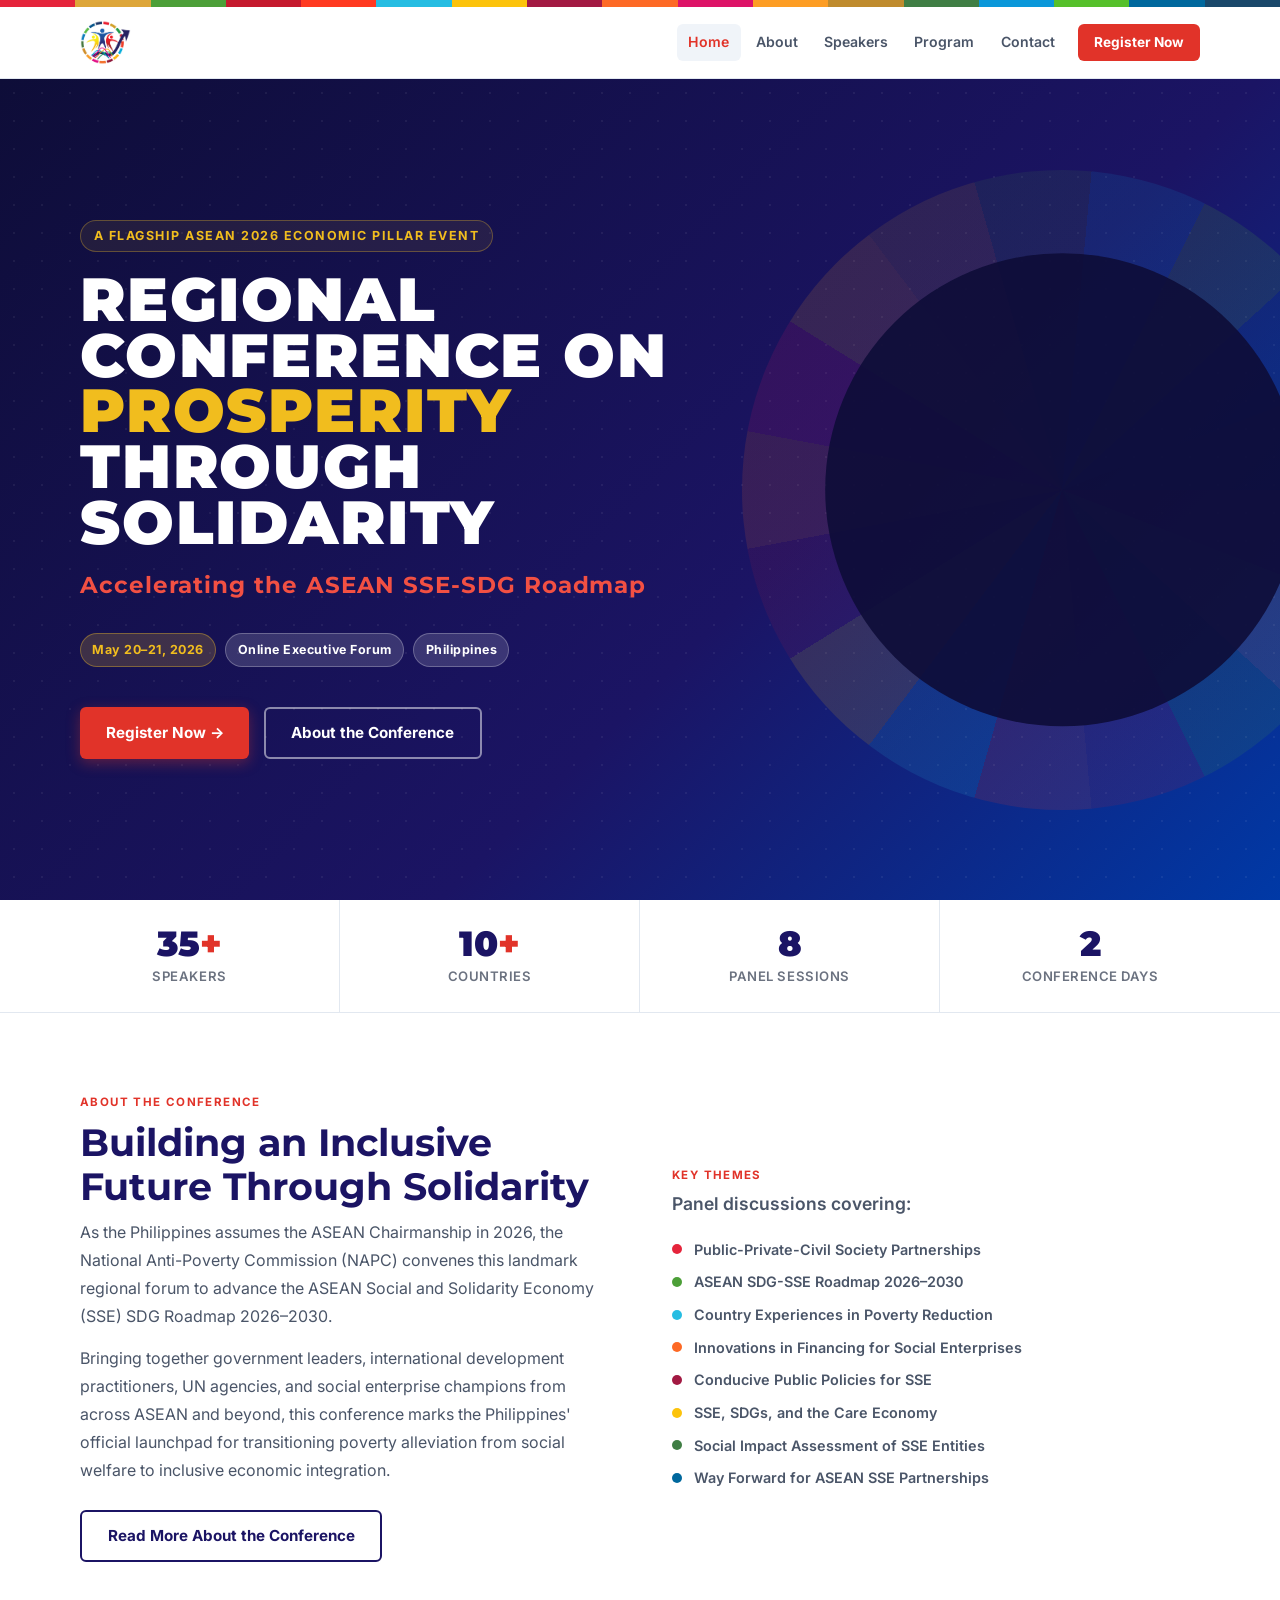
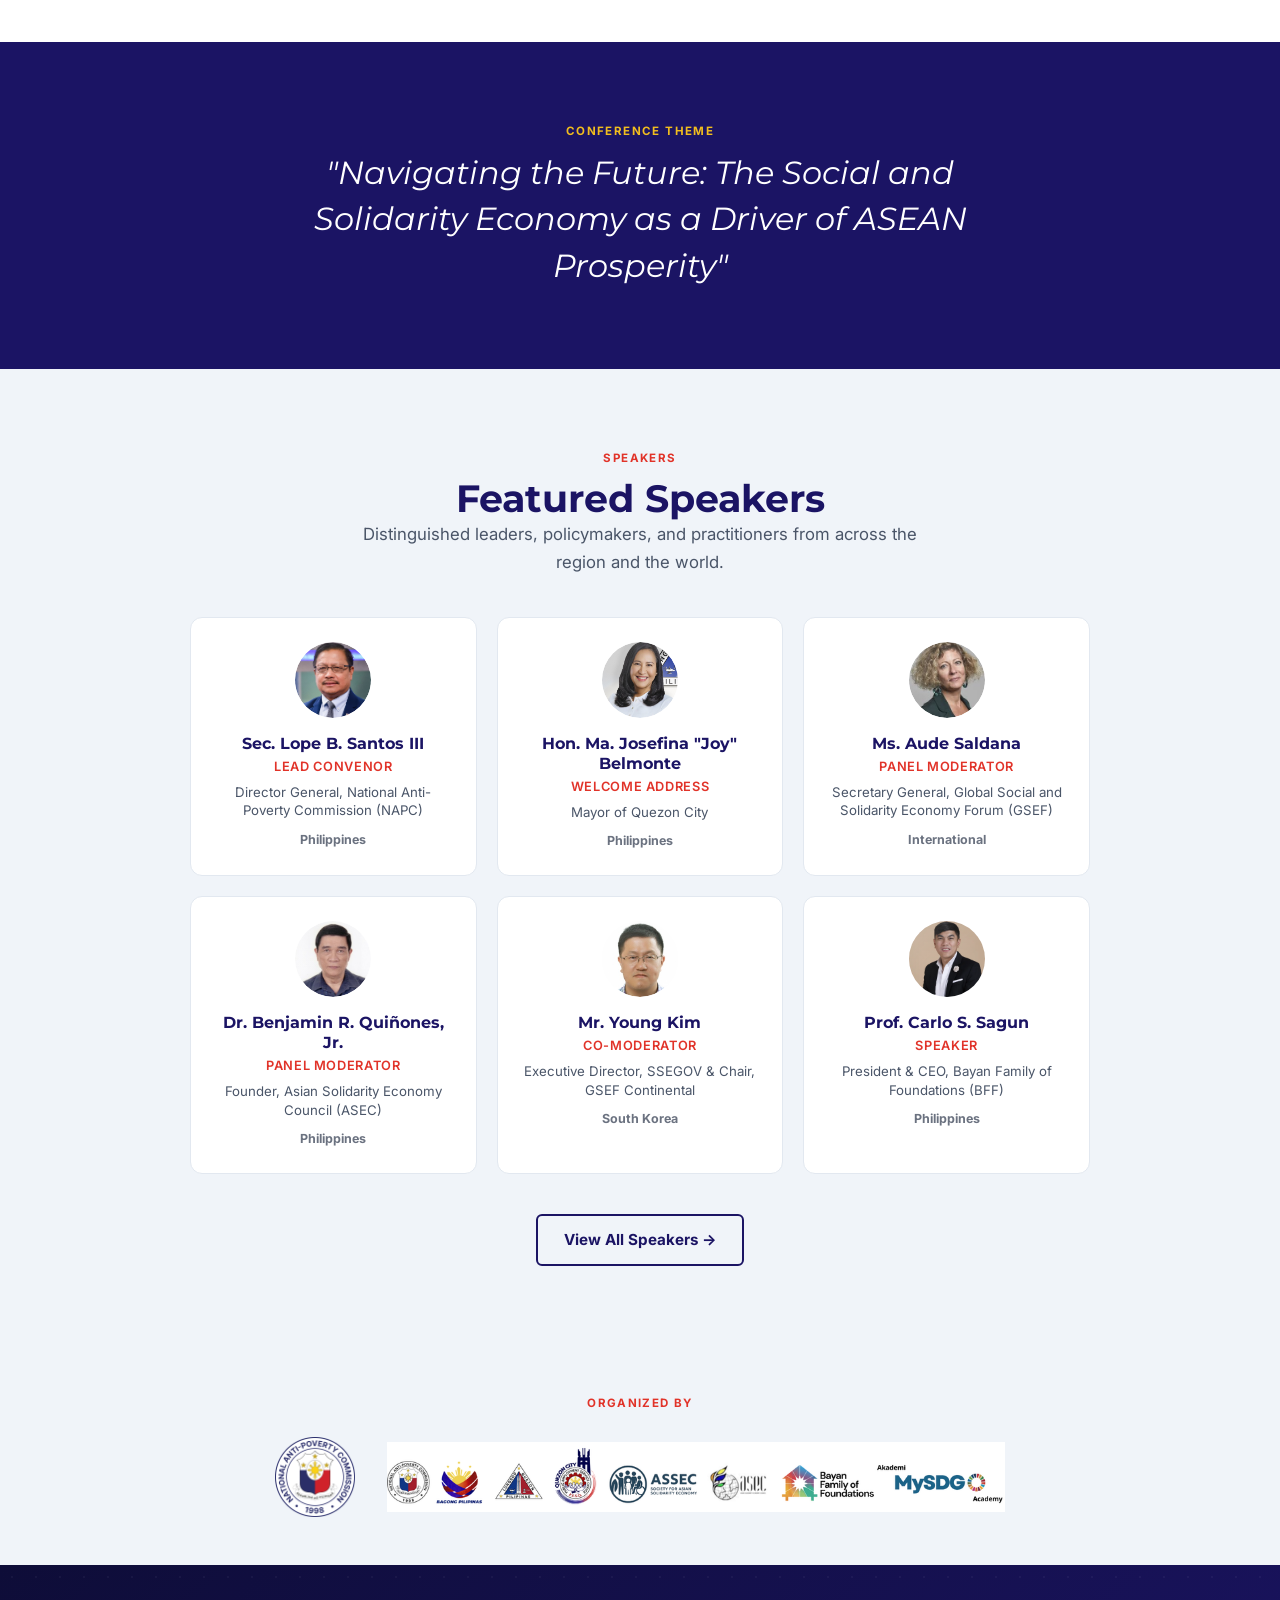
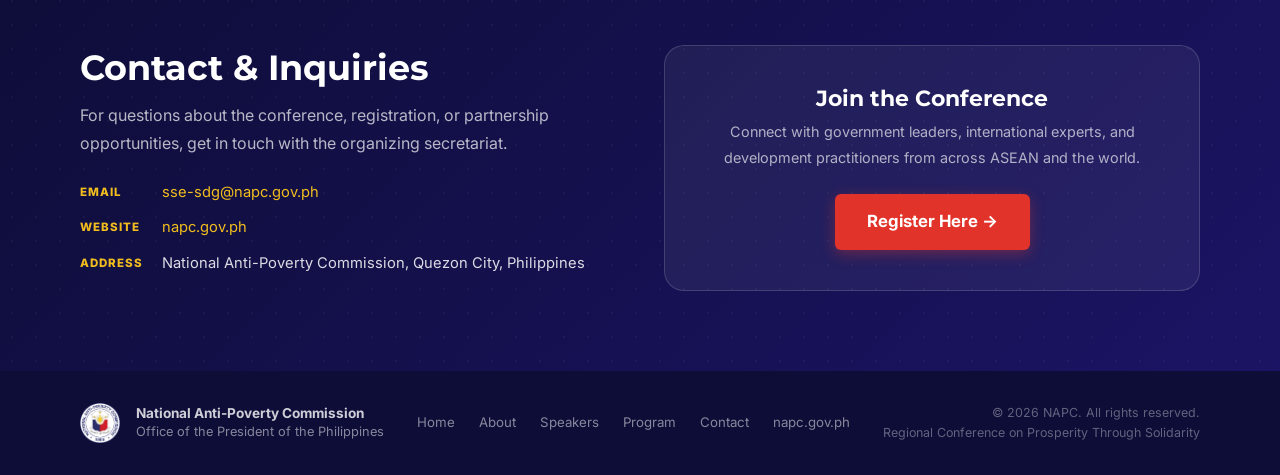
==== commit c9b95c22: "Add speaker photos, rename all photo files to full names, reorder opening speakers" ====
--- a/index.html
+++ b/index.html
@@ -152,7 +152,7 @@
 
         <!-- Sec. Lope Santos III -->
         <div class="speaker-card reveal reveal-delay-1">
-          <div class="speaker-avatar"><img src="assets/photos/NAPC_Secretary_Lope_Santos_III_(cropped).jpg" alt="Sec. Lope B. Santos III" style="object-position:center 18%;"></div>
+          <div class="speaker-avatar"><img src="assets/photos/Sec. Lope B. Santos III.jpg" alt="Sec. Lope B. Santos III" style="object-position:center 18%;"></div>
           <div class="speaker-card__name">Sec. Lope B. Santos III</div>
           <div class="speaker-card__role">Lead Convenor</div>
           <div class="speaker-card__org">Director General, National Anti-Poverty Commission (NAPC)</div>
@@ -161,7 +161,7 @@
 
         <!-- Mayor Joy Belmonte -->
         <div class="speaker-card reveal reveal-delay-2">
-          <div class="speaker-avatar"><img src="assets/photos/Joy_Belmonte_Official_Portrait_2025_(cropped).jpg" alt="Mayor Joy Belmonte" style="object-position:center 32%;"></div>
+          <div class="speaker-avatar"><img src="assets/photos/Hon. Joy Belmonte.jpg" alt="Mayor Joy Belmonte" style="object-position:center 32%;"></div>
           <div class="speaker-card__name">Hon. Ma. Josefina "Joy" Belmonte</div>
           <div class="speaker-card__role">Welcome Address</div>
           <div class="speaker-card__org">Mayor of Quezon City</div>
@@ -170,7 +170,7 @@
 
         <!-- Aude Saldana -->
         <div class="speaker-card reveal reveal-delay-3">
-          <div class="speaker-avatar"><img src="assets/photos/aude saldana.jpg" alt="Ms. Aude Saldana" style="object-position:center 22%;"></div>
+          <div class="speaker-avatar"><img src="assets/photos/Ms. Aude Saldana.jpg" alt="Ms. Aude Saldana" style="object-position:center 22%;"></div>
           <div class="speaker-card__name">Ms. Aude Saldana</div>
           <div class="speaker-card__role">Panel Moderator</div>
           <div class="speaker-card__org">Secretary General, Global Social and Solidarity Economy Forum (GSEF)</div>
@@ -179,7 +179,7 @@
 
         <!-- Dr. Benjamin Quiñones -->
         <div class="speaker-card reveal reveal-delay-1">
-          <div class="speaker-avatar"><img src="assets/photos/s200_benjamin.quinones.jpg" alt="Dr. Benjamin R. Quiñones Jr."></div>
+          <div class="speaker-avatar"><img src="assets/photos/Dr. Benjamin Quinones Jr.jpg" alt="Dr. Benjamin R. Quiñones Jr."></div>
           <div class="speaker-card__name">Dr. Benjamin R. Quiñones, Jr.</div>
           <div class="speaker-card__role">Panel Moderator</div>
           <div class="speaker-card__org">Founder, Asian Solidarity Economy Council (ASEC)</div>
@@ -188,7 +188,7 @@
 
         <!-- Young Kim -->
         <div class="speaker-card reveal reveal-delay-2">
-          <div class="speaker-avatar" style="background:#FCC30B;">YK</div>
+          <div class="speaker-avatar"><img src="assets/photos/Mr. Young Kim.jpeg" alt="Mr. Young Kim"></div>
           <div class="speaker-card__name">Mr. Young Kim</div>
           <div class="speaker-card__role">Co-Moderator</div>
           <div class="speaker-card__org">Executive Director, SSEGOV & Chair, GSEF Continental</div>
@@ -197,7 +197,7 @@
 
         <!-- Prof. Carlo Sagun -->
         <div class="speaker-card reveal reveal-delay-3">
-          <div class="speaker-avatar"><img src="assets/photos/68394fb575550ecbe6e62d93_Carlo Sagun.webp" alt="Prof. Carlo S. Sagun" style="object-position:top;transform:scale(1.6);transform-origin:center 13%;"></div>
+          <div class="speaker-avatar"><img src="assets/photos/Prof. Carlo Sagun.webp" alt="Prof. Carlo S. Sagun" style="object-position:top;transform:scale(1.6);transform-origin:center 13%;"></div>
           <div class="speaker-card__name">Prof. Carlo S. Sagun</div>
           <div class="speaker-card__role">Speaker</div>
           <div class="speaker-card__org">President &amp; CEO, Bayan Family of Foundations (BFF)</div>
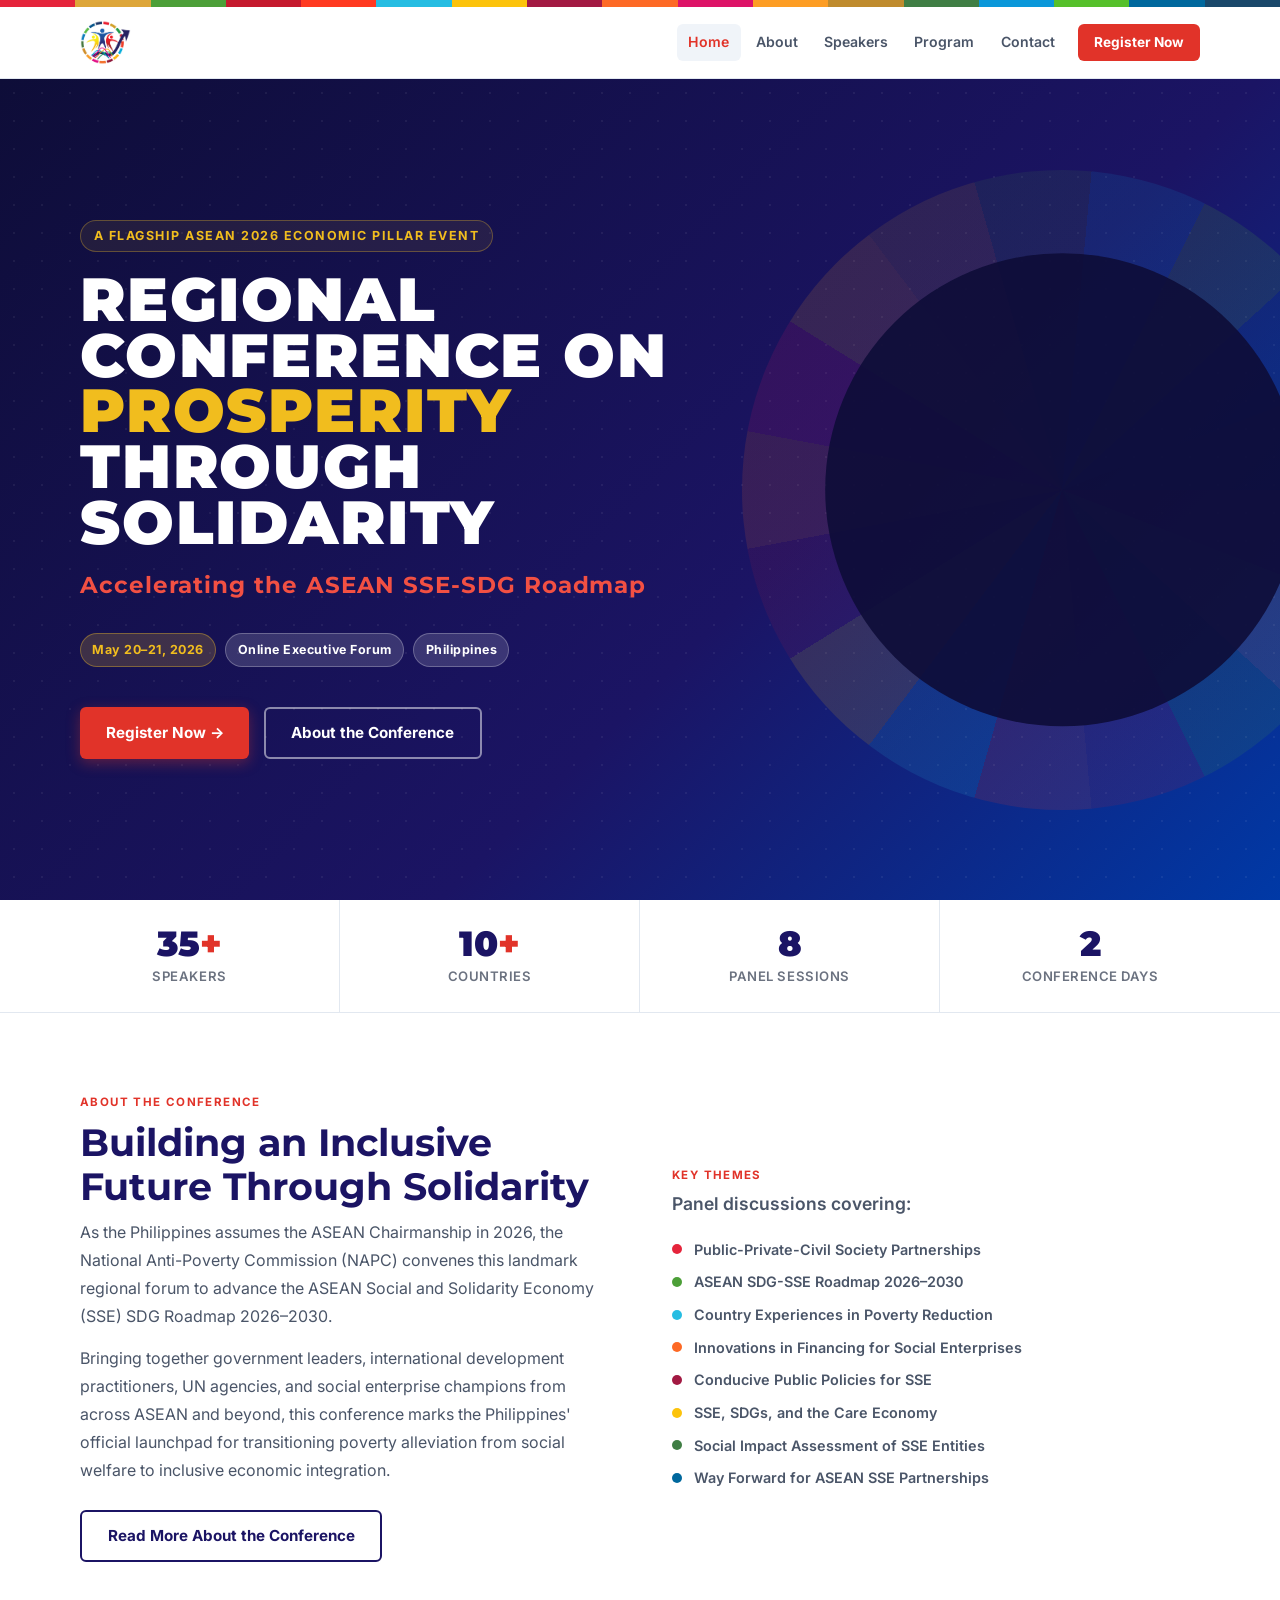
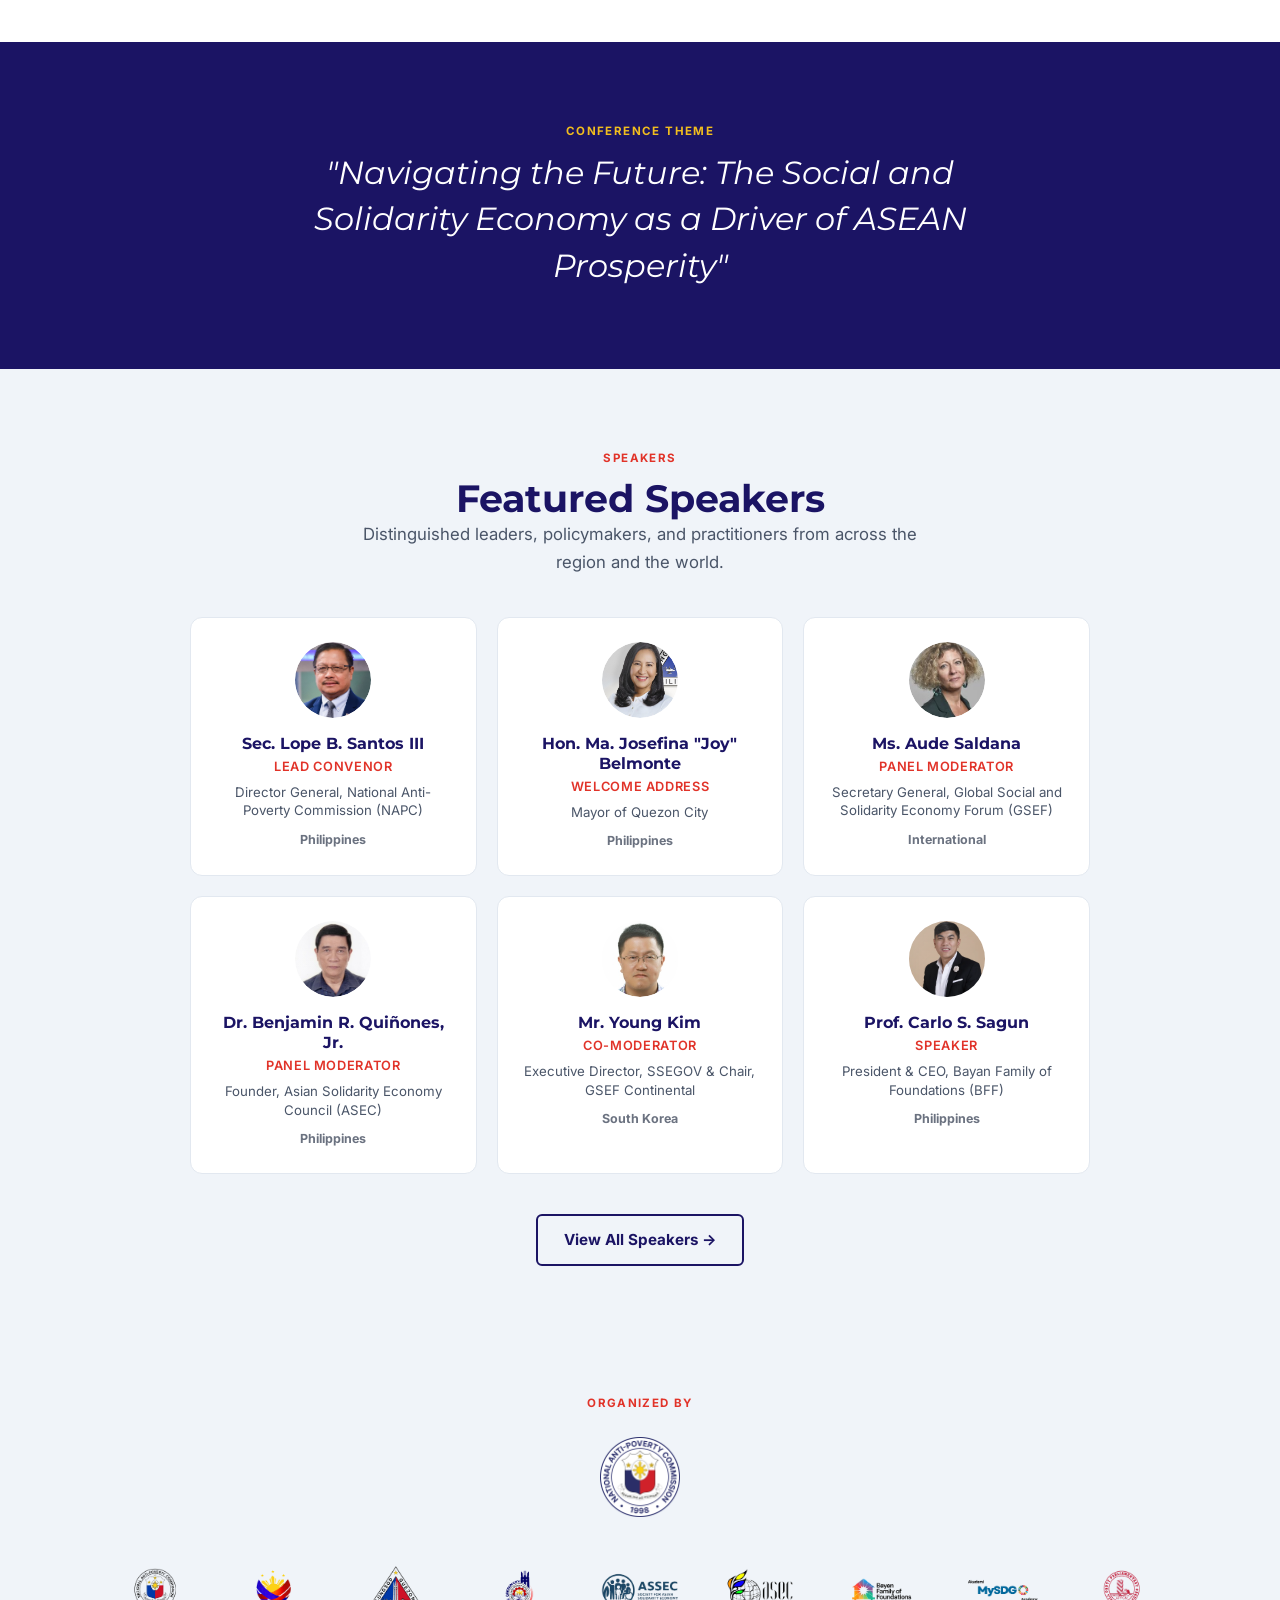
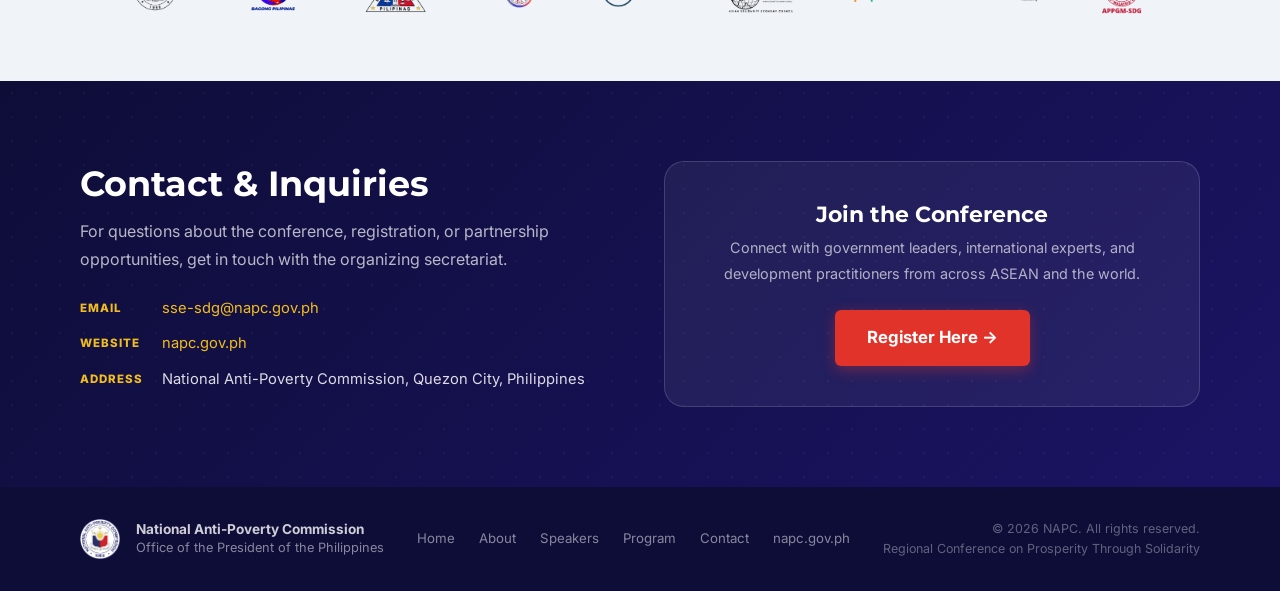
==== commit 0a5bd67a: "Replace partner logos strip with individual transparent PNGs, remove white container background" ====
--- a/index.html
+++ b/index.html
@@ -220,10 +220,17 @@
       <div class="partners-logos">
         <img src="assets/napc logo new2026.png"
              alt="National Anti-Poverty Commission" class="napc-seal reveal">
-        <img src="assets/NAPC Asean Event Social Media Cards.png"
-             alt="Partner organizations: NAPC, Quezon City, ASSEC, Bayan Family of Foundations, MySDG Academy and more"
-             class="partners-strip reveal reveal-delay-1"
-             style="max-height:70px;">
+        <div class="partners-strip reveal reveal-delay-1">
+          <img src="assets/logos/napc.png"             alt="NAPC"                        class="partner-logo">
+          <img src="assets/logos/bagong pilipinas.png" alt="Bagong Pilipinas"             class="partner-logo">
+          <img src="assets/logos/qc lgu.png"           alt="Quezon City LGU"              class="partner-logo">
+          <img src="assets/logos/qc peso.png"          alt="QC PESO"                      class="partner-logo">
+          <img src="assets/logos/assec.png"            alt="ASSEC"                        class="partner-logo">
+          <img src="assets/logos/asec.png"             alt="ASEC"                         class="partner-logo">
+          <img src="assets/logos/bff.png"              alt="Bayan Family of Foundations"  class="partner-logo">
+          <img src="assets/logos/mysdg.png"            alt="MySDG Academy"                class="partner-logo">
+          <img src="assets/logos/appgm-sdg.png"        alt="APPGM-SDG"                    class="partner-logo">
+        </div>
       </div>
     </div>
   </section>
--- a/css/styles.css
+++ b/css/styles.css
@@ -1140,15 +1140,22 @@
 }
 
 .partners-strip {
-  max-width: 100%;
+  display: flex;
+  align-items: center;
+  justify-content: center;
+  flex-wrap: wrap;
+  gap: 1rem 1.75rem;
+  padding: 1rem 1.75rem;
+}
+
+.partner-logo {
+  height: 52px;
   width: auto;
-  max-height: 80px;
   object-fit: contain;
-  filter: grayscale(30%);
-  transition: filter .2s;
-}
-
-.partners-strip:hover { filter: grayscale(0%); }
+  transition: opacity .2s;
+}
+
+.partner-logo:hover { opacity: .8; }
 
 .napc-seal {
   width: 80px;
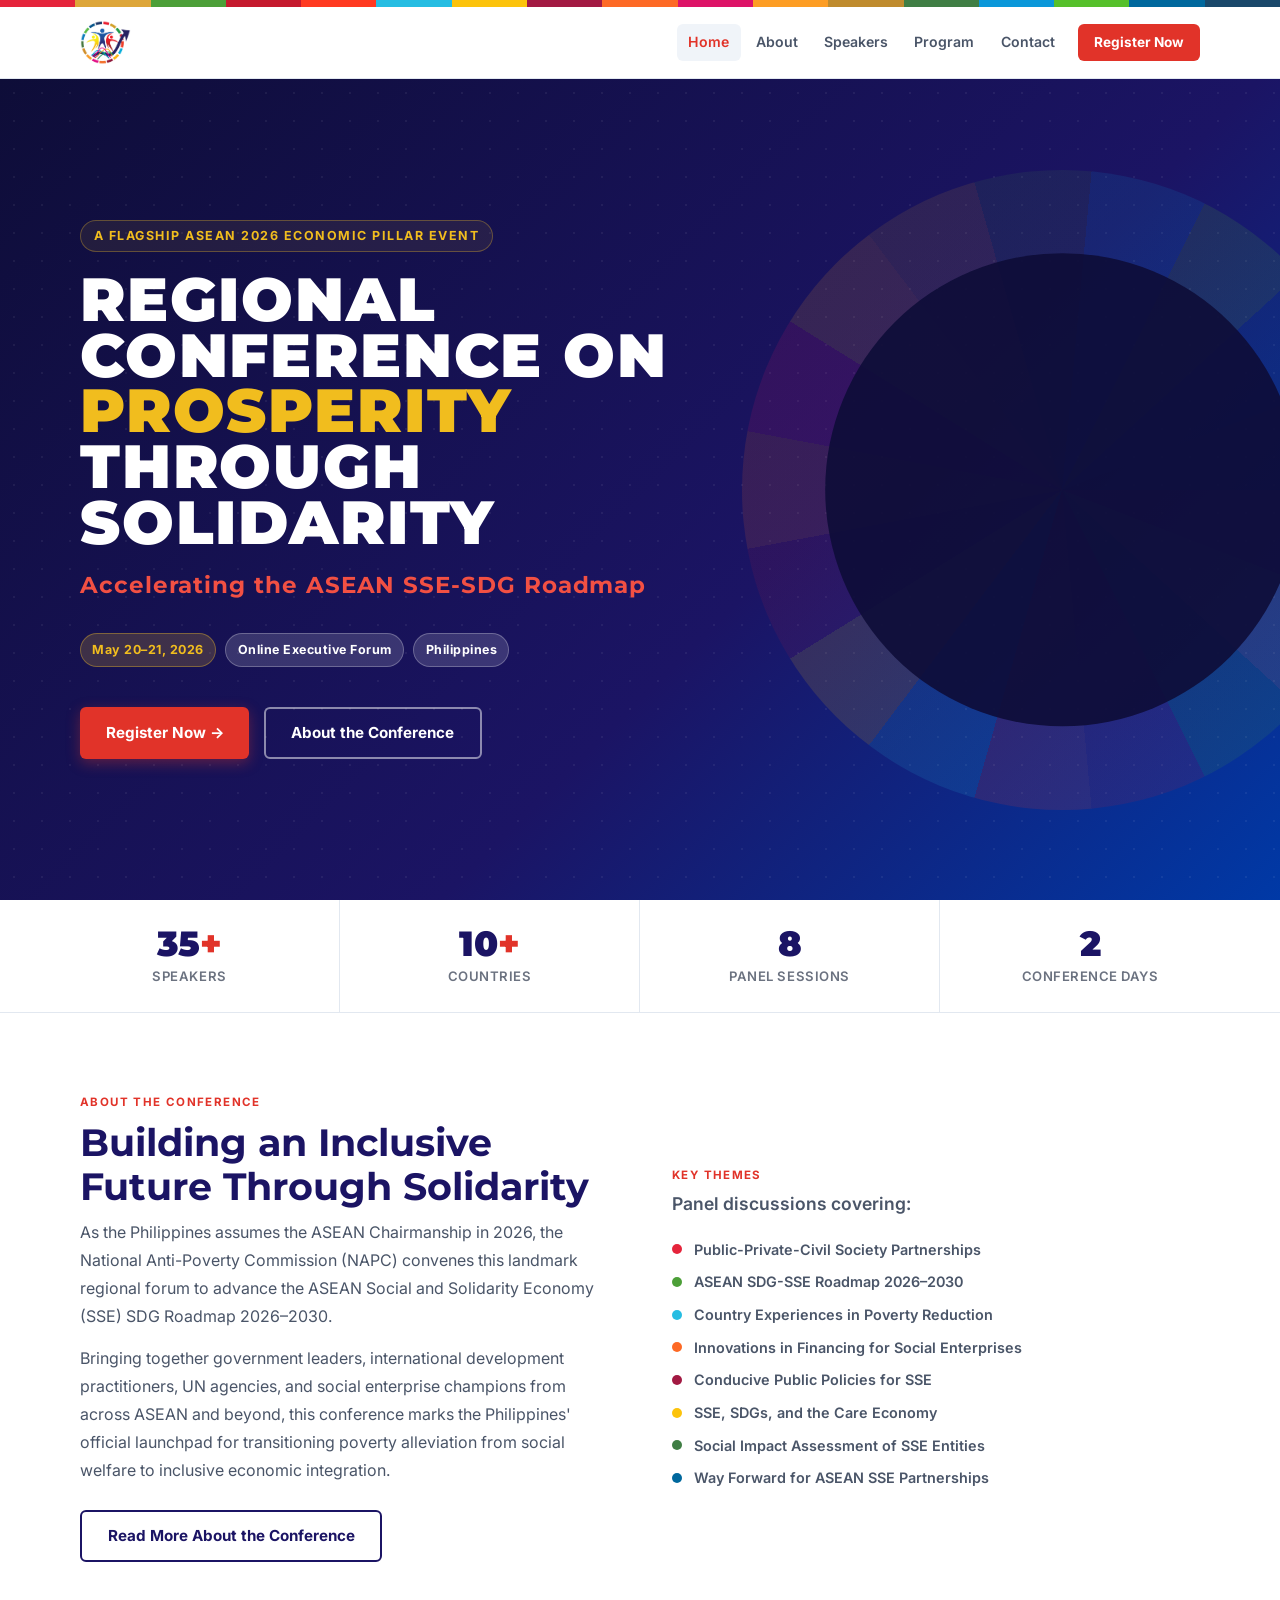
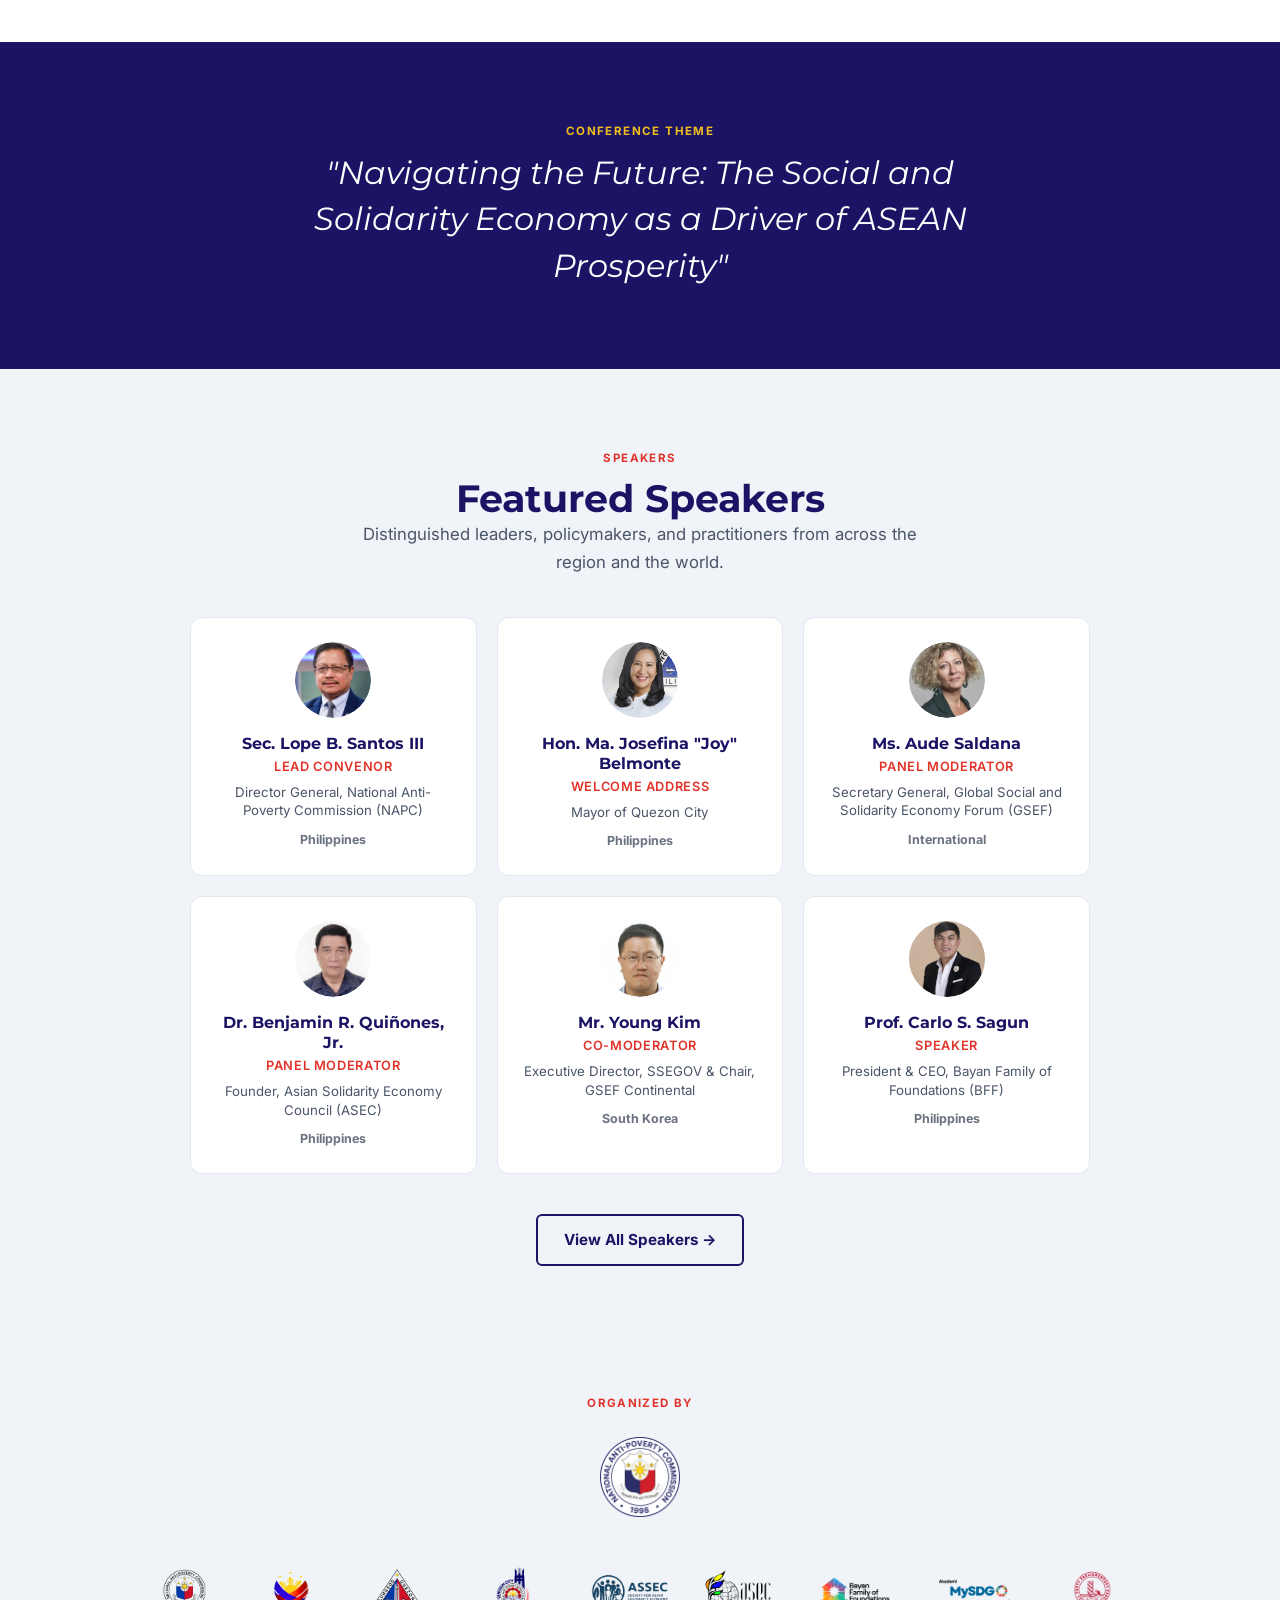
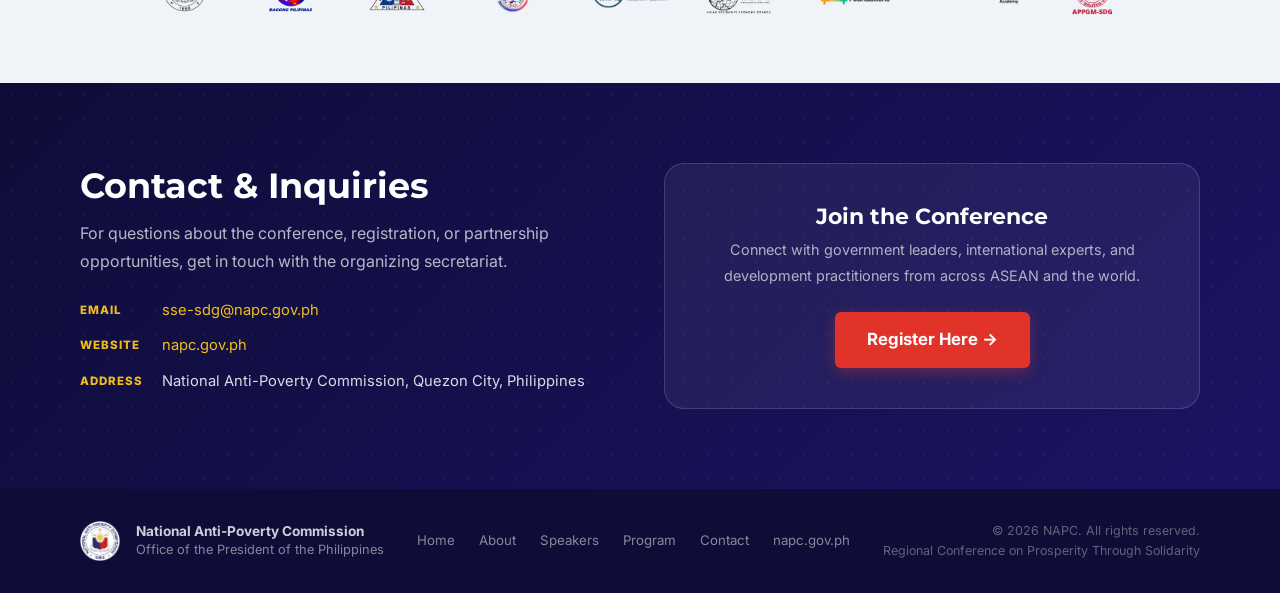
==== commit 9487b88c: "Resize QC PESO/LGU logos, fix partner strip single-line layout" ====
--- a/index.html
+++ b/index.html
@@ -223,12 +223,12 @@
         <div class="partners-strip reveal reveal-delay-1">
           <img src="assets/logos/napc.png"             alt="NAPC"                        class="partner-logo">
           <img src="assets/logos/bagong pilipinas.png" alt="Bagong Pilipinas"             class="partner-logo">
-          <img src="assets/logos/qc lgu.png"           alt="Quezon City LGU"              class="partner-logo">
-          <img src="assets/logos/qc peso.png"          alt="QC PESO"                      class="partner-logo">
+          <img src="assets/logos/qc lgu.png"           alt="Quezon City LGU"              class="partner-logo" style="height:47px;">
+          <img src="assets/logos/qc peso.png"          alt="QC PESO"                      class="partner-logo" style="height:62px;">
           <img src="assets/logos/assec.png"            alt="ASSEC"                        class="partner-logo">
           <img src="assets/logos/asec.png"             alt="ASEC"                         class="partner-logo">
-          <img src="assets/logos/bff.png"              alt="Bayan Family of Foundations"  class="partner-logo">
-          <img src="assets/logos/mysdg.png"            alt="MySDG Academy"                class="partner-logo">
+          <img src="assets/logos/bff.png"              alt="Bayan Family of Foundations"  class="partner-logo" style="height:60px;">
+          <img src="assets/logos/mysdg.png"            alt="MySDG Academy"                class="partner-logo" style="height:60px;">
           <img src="assets/logos/appgm-sdg.png"        alt="APPGM-SDG"                    class="partner-logo">
         </div>
       </div>
--- a/css/styles.css
+++ b/css/styles.css
@@ -1143,9 +1143,9 @@
   display: flex;
   align-items: center;
   justify-content: center;
-  flex-wrap: wrap;
-  gap: 1rem 1.75rem;
-  padding: 1rem 1.75rem;
+  flex-wrap: nowrap;
+  gap: 0.5rem 1rem;
+  padding: 0.75rem 1rem;
 }
 
 .partner-logo {
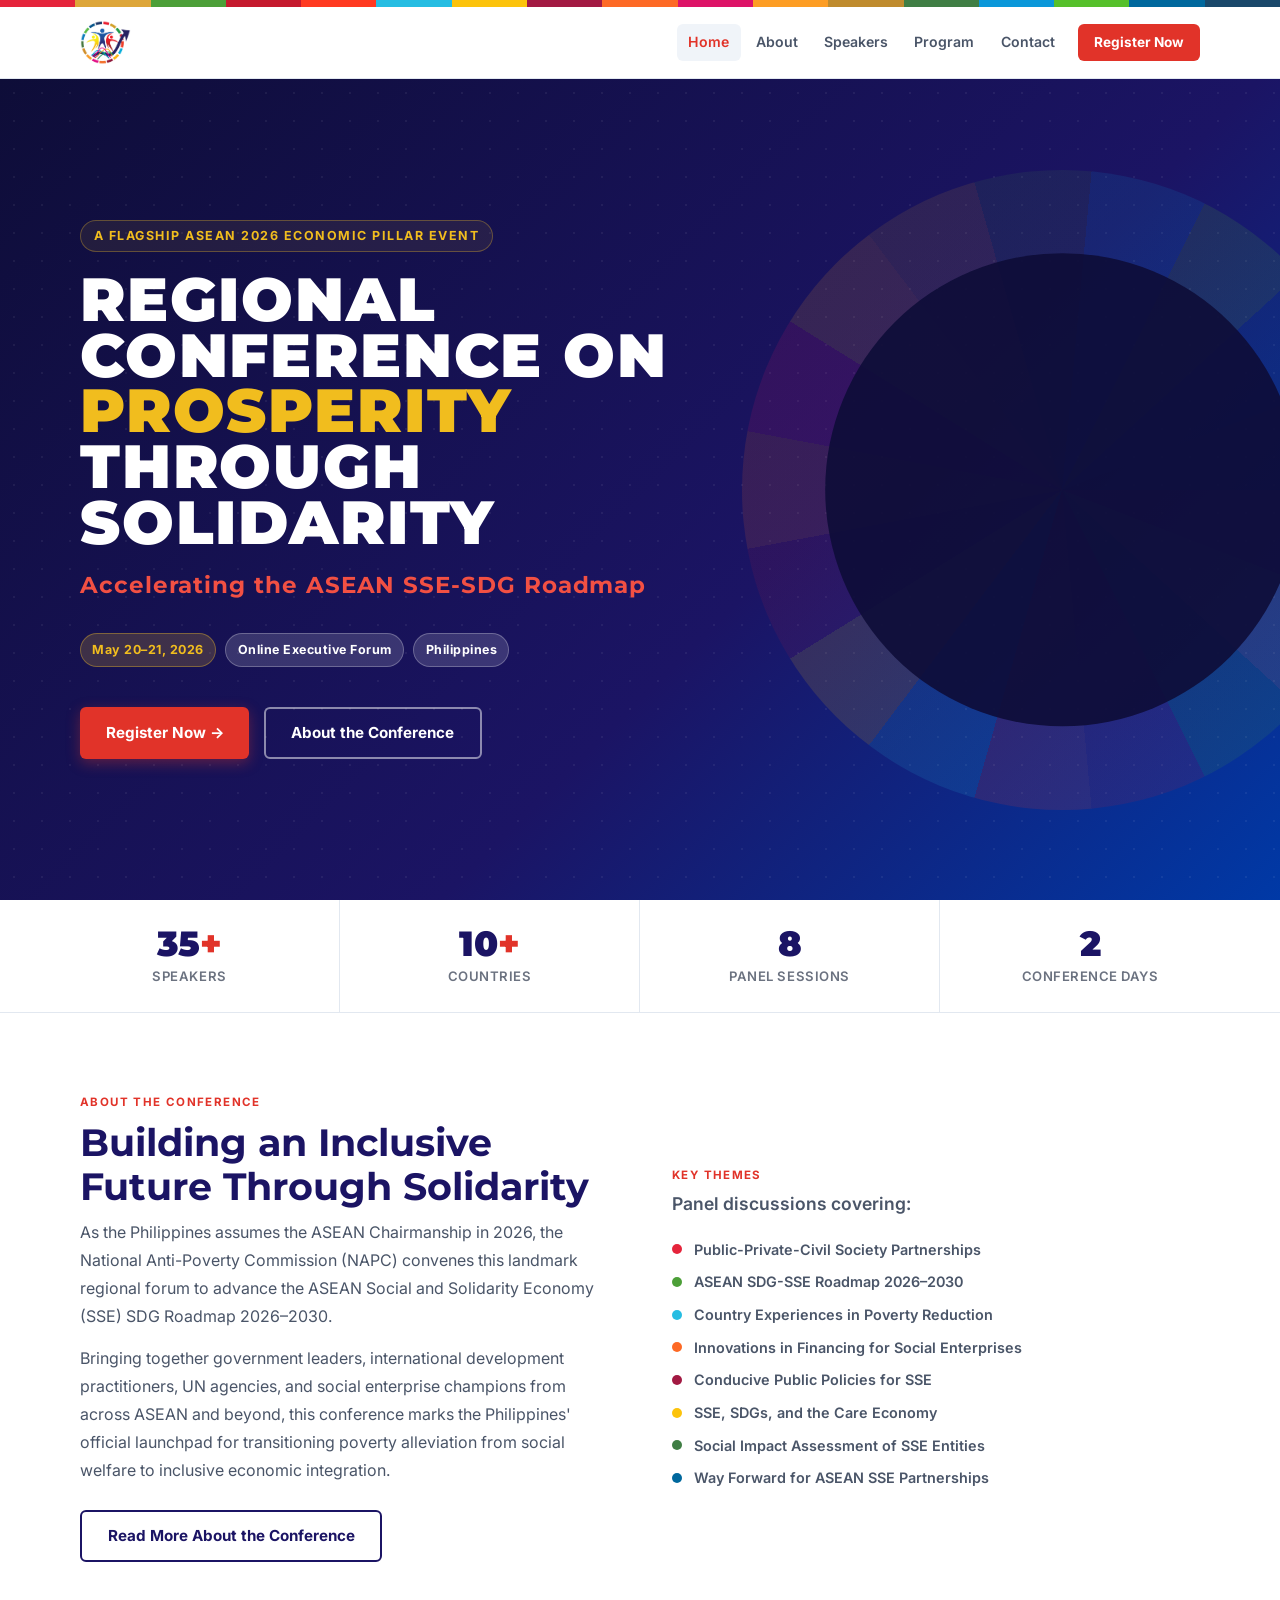
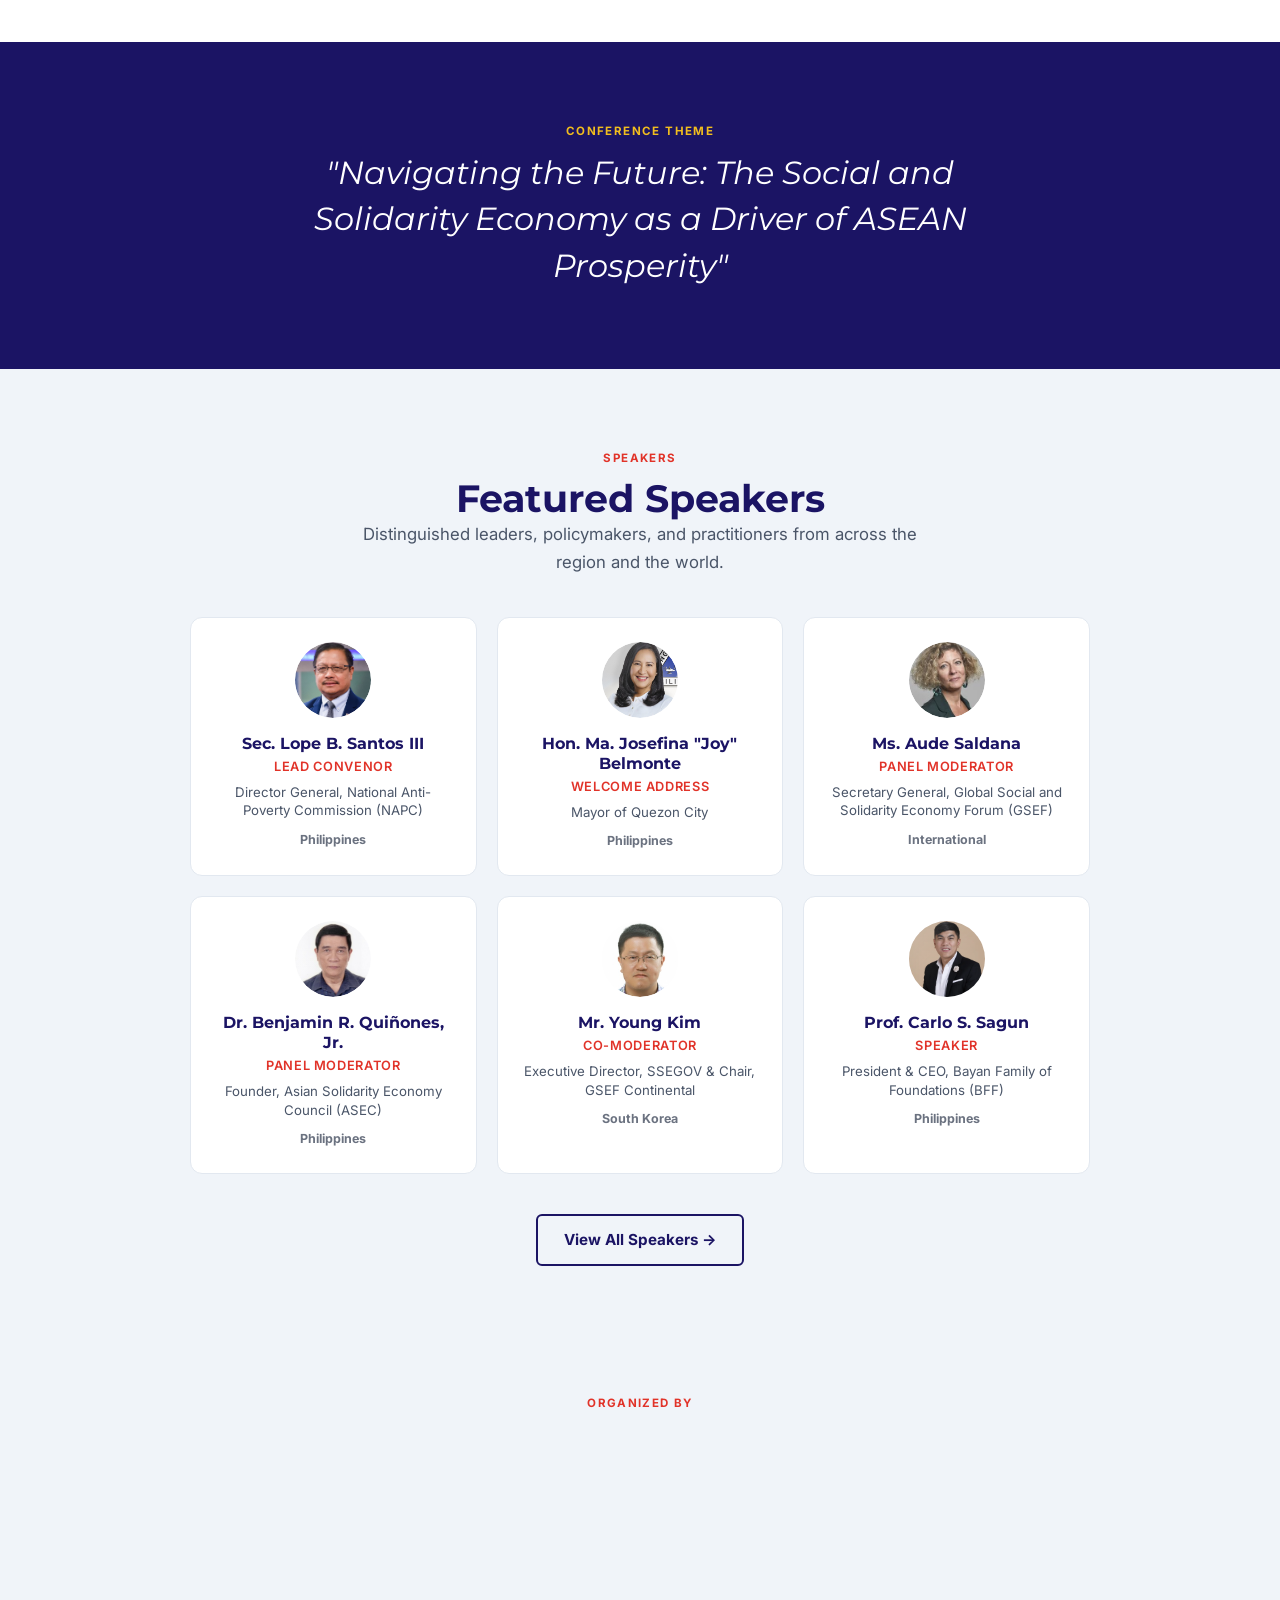
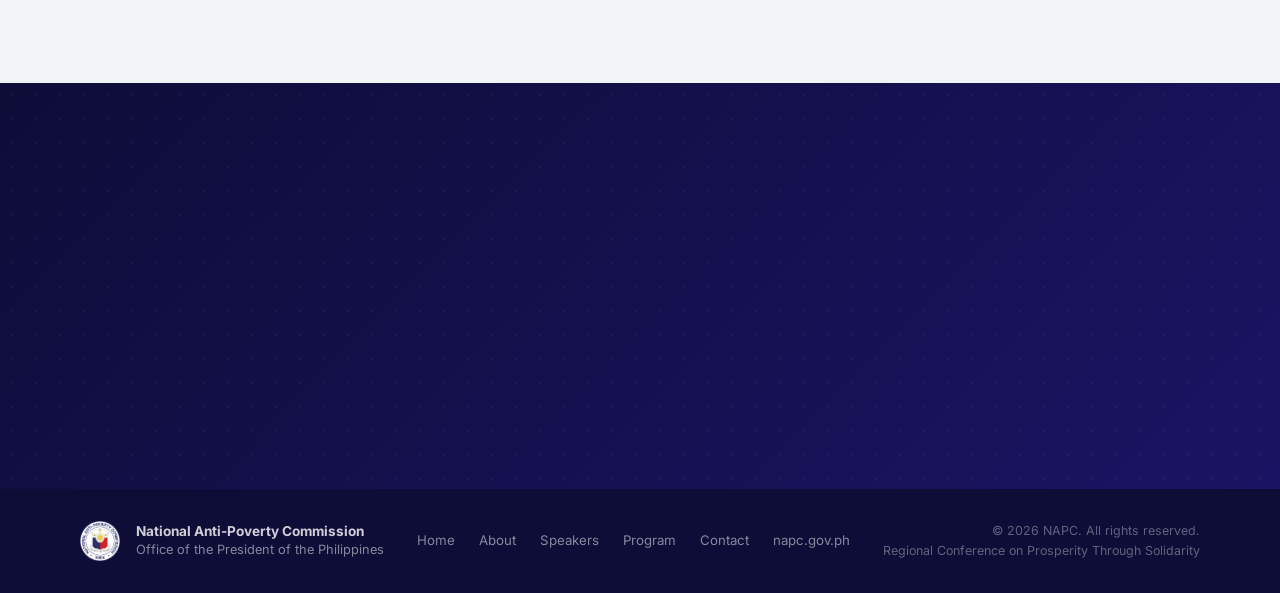
==== commit d6c27afb: "Update program and speakers per revised provisional program (v2) - Add Philippine National Anthem to" ====
--- a/index.html
+++ b/index.html
@@ -5,7 +5,7 @@
   <meta name="viewport" content="width=device-width, initial-scale=1.0">
   <meta name="description" content="Regional Conference on Prosperity Through Solidarity: Accelerating the ASEAN SSE-SDG Roadmap. Online Executive Forum, May 20–21, 2026. Hosted by NAPC Philippines.">
   <title>Regional Conference on Prosperity Through Solidarity | NAPC 2026</title>
-  <link rel="icon" type="image/png" href="assets/ASEAN SSE-SDG Logos (1).png">
+  <link rel="icon" type="image/png" href="assets/final ASEAN SSE-SDG Logos.png">
   <link rel="preconnect" href="https://fonts.googleapis.com">
   <link rel="preconnect" href="https://fonts.gstatic.com" crossorigin>
   <link href="https://fonts.googleapis.com/css2?family=Inter:wght@400;500;600;700;800&family=Montserrat:wght@400;600;700;800;900&display=swap" rel="stylesheet">
--- a/css/styles.css
+++ b/css/styles.css
@@ -1433,6 +1433,10 @@
 }
 
 @media (max-width: 768px) {
+  .partners-logos { flex-direction: column; gap: 1.25rem; }
+  .partners-strip { flex-wrap: wrap; gap: 0.5rem 0.75rem; justify-content: center; }
+  .partner-logo { height: 36px !important; }
+
   .navbar__links { display: none; }
   .navbar__burger { display: flex; }
   .navbar__logo img { height: 38px; }
